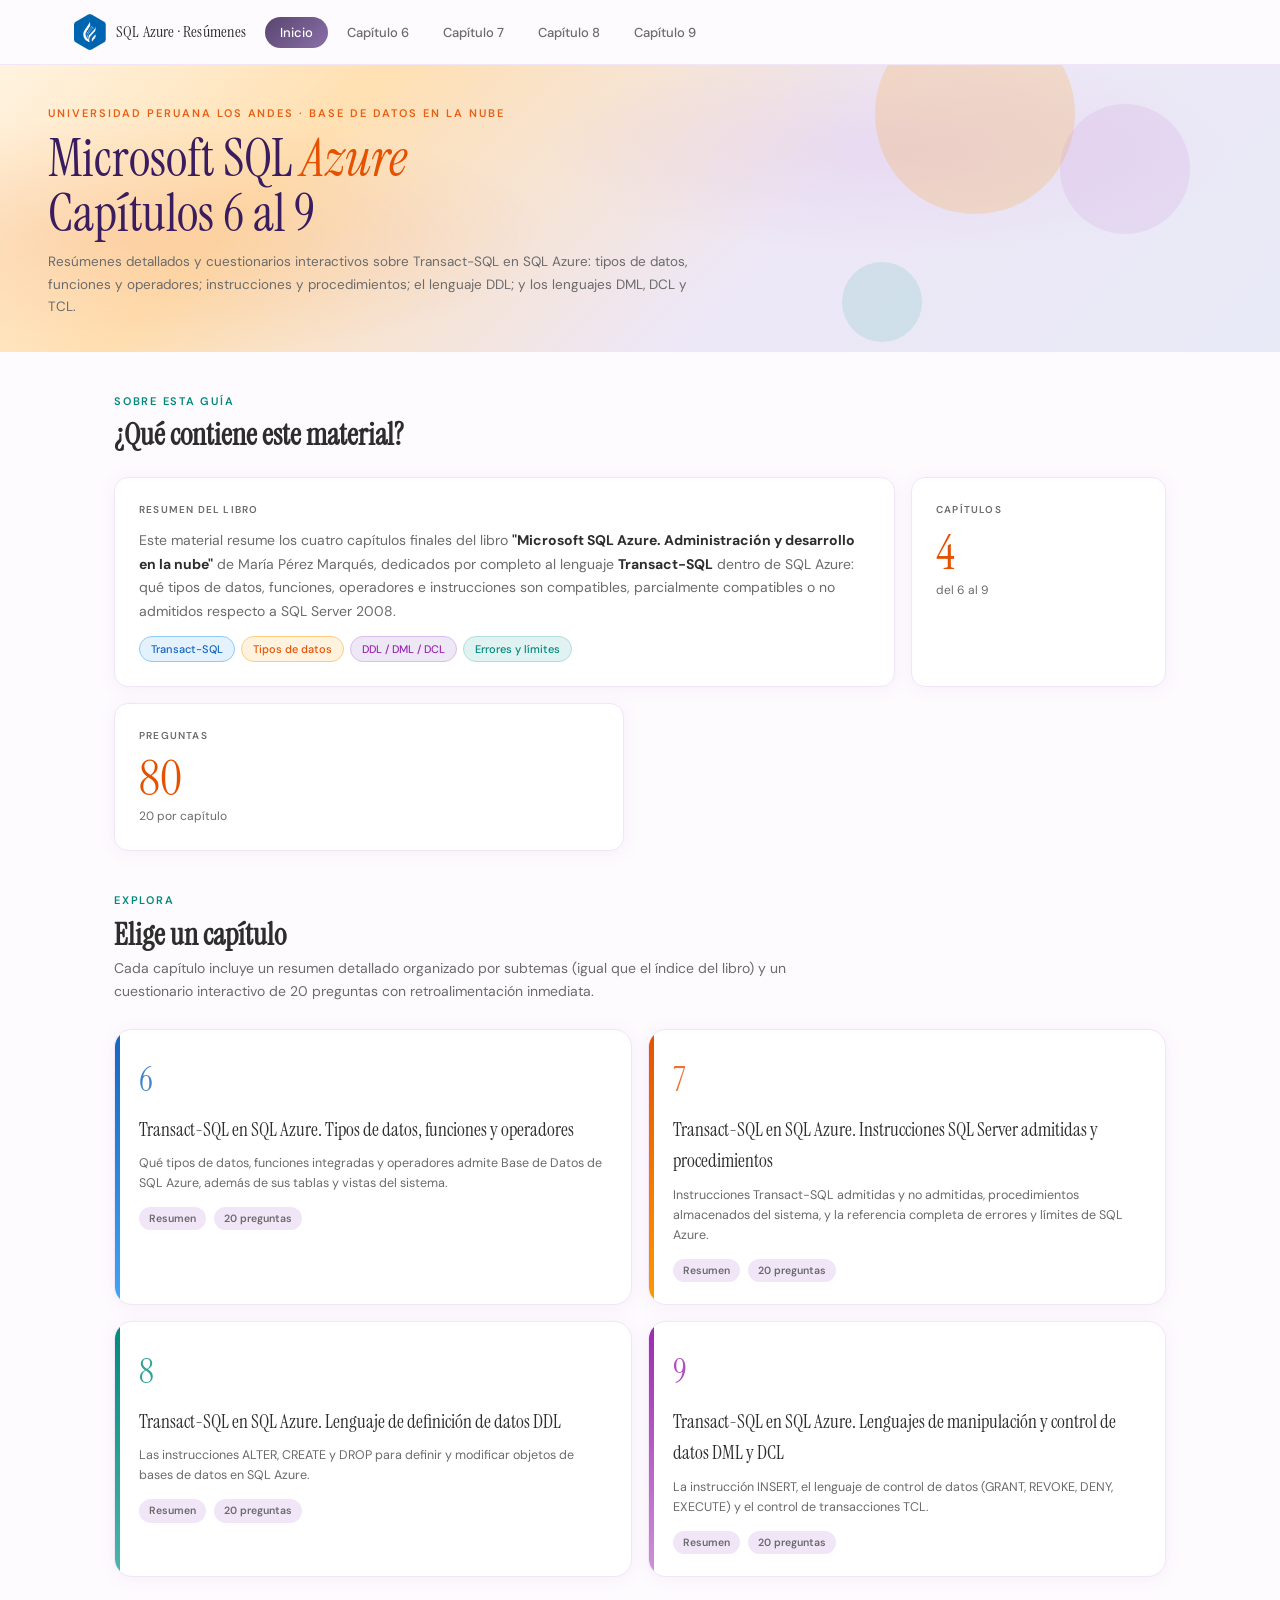
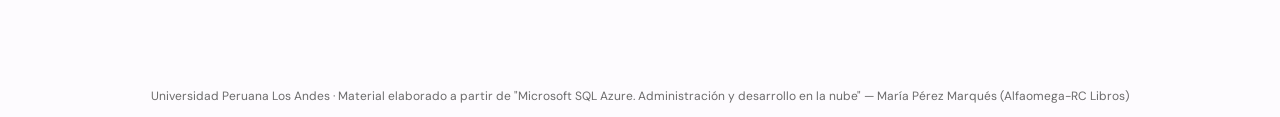
==== ResuAzure.html @ 9cfa7499 "Add files via upload" ====
<!DOCTYPE html>
<html lang="es">
<head>
<meta charset="UTF-8"/>
<meta name="viewport" content="width=device-width,initial-scale=1.0"/>
<title>Microsoft SQL Azure — Resúmenes Capítulos 6-9 · UPLA</title>
<link rel="preconnect" href="https://fonts.googleapis.com"/>
<link rel="preconnect" href="https://fonts.gstatic.com" crossorigin/>
<link href="https://fonts.googleapis.com/css2?family=Instrument+Serif:ital@0;1&family=DM+Sans:ital,wght@0,300;0,400;0,500;0,600;1,300&family=JetBrains+Mono:wght@400;500;600&display=swap" rel="stylesheet"/>
<style>
*,*::before,*::after{box-sizing:border-box;margin:0;padding:0}
:root{
  --rosa:#f06292;--rosa-l:#fce4ec;--lila:#ce93d8;--lila-l:#ede7f6;--morado:#9c27b0;
  --menta:#4db6ac;--menta-l:#e0f2f1;--menta-d:#00897b;
  --naranja:#ff9800;--naranja-l:#fff3e0;--naranja-d:#e65100;
  --azul:#1565c0;--azul-l:#e3f2fd;--azul-m:#42a5f5;
  --text:#2d2d2d;--text-s:#6b6b6b;--bg:#fdfbfe;--white:#ffffff;--border:#f0e6f8;
  --shadow:0 2px 16px rgba(206,147,216,.13);--shadow-h:0 8px 32px rgba(240,98,146,.18);
  --rad:14px;--rad-sm:8px;--rad-pill:99px;
  --font-d:'Instrument Serif',Georgia,serif;--font-b:'DM Sans',system-ui,sans-serif;--font-m:'JetBrains Mono',Menlo,monospace;
  --code-bg:#f8f9fc;--code-text:#2d2d2d;--code-border:#e2e6f2;
  --kw:#1565c0;--fn:#2e7d32;--str:#c2622d;--num:#ad1457;--com:#8a8fa3;--op:#d81b60;--type:#00897b;
}
html{scroll-behavior:smooth}
body{font-family:var(--font-b);background:var(--bg);color:var(--text);font-size:15px;line-height:1.65;padding-top:64px}

/* NAV */
.nav{position:fixed;top:0;left:0;right:0;z-index:100;background:rgba(253,251,254,.9);backdrop-filter:blur(14px);border-bottom:1px solid var(--border);transition:background .3s,box-shadow .3s}
.nav.scrolled{background:rgba(253,251,254,.98);box-shadow:0 2px 20px rgba(206,147,216,.15)}
.nav-inner{max-width:1180px;margin:0 auto;padding:0 24px;height:64px;display:flex;align-items:center;gap:18px}
.nav-logo{display:flex;align-items:center;gap:10px;text-decoration:none;flex-shrink:0}
.logo-img{height:36px;width:auto;object-fit:contain}
.nav-title{font-family:var(--font-d);font-size:16px;color:var(--text);letter-spacing:.01em;white-space:nowrap}
.nav-tabs{display:flex;gap:4px;flex:1;overflow-x:auto;scrollbar-width:none}
.nav-tabs::-webkit-scrollbar{display:none}
.nav-tab{font-size:13px;color:var(--text-s);padding:7px 15px;border-radius:var(--rad-pill);transition:background .18s,color .18s;font-weight:500;cursor:pointer;border:none;background:none;font-family:var(--font-b);white-space:nowrap}
.nav-tab:hover{background:var(--rosa-l);color:var(--rosa)}
.nav-tab.active{color:#fff}
.nav-tab.active.c6{background:linear-gradient(135deg,var(--azul) 0%,var(--azul-m) 100%)}
.nav-tab.active.c7{background:linear-gradient(135deg,var(--naranja-d) 0%,var(--naranja) 100%)}
.nav-tab.active.c8{background:linear-gradient(135deg,var(--menta-d) 0%,var(--menta) 100%)}
.nav-tab.active.c9{background:linear-gradient(135deg,var(--morado) 0%,var(--lila) 100%)}
.nav-tab.active.inicio{background:linear-gradient(135deg,#5a4570 0%,#8a6fa8 100%)}

.panel{display:none}.panel.active{display:block}
.wrap{max-width:1100px;margin:0 auto;padding:0 24px 60px}

/* HERO */
.hero{position:relative;min-height:230px;background:linear-gradient(135deg,#fff3e0 0%,#ffe0b2 25%,#ede7f6 60%,#e8eaf6 100%);overflow:hidden;display:flex;align-items:flex-end;padding:40px 48px 34px}
.hero::before{content:'';position:absolute;inset:0;background:radial-gradient(ellipse 55% 70% at 10% 60%,rgba(230,81,0,.13) 0%,transparent 60%),radial-gradient(ellipse 45% 60% at 70% 30%,rgba(206,147,216,.16) 0%,transparent 60%);animation:holo 8s ease-in-out infinite alternate}
@keyframes holo{0%{opacity:.8;transform:scale(1)}100%{opacity:1;transform:scale(1.04)}}
.deco-c{position:absolute;border-radius:50%;opacity:.18;animation:floatC 7s ease-in-out infinite}
.deco-c.a{width:200px;height:200px;background:var(--naranja);top:-50px;right:16%}
.deco-c.b{width:130px;height:130px;background:var(--lila);top:40px;right:7%;animation-delay:1.5s}
.deco-c.c{width:80px;height:80px;background:var(--menta);bottom:10px;right:28%;animation-delay:3s}
@keyframes floatC{0%,100%{transform:translateY(0)}50%{transform:translateY(-14px)}}
.hero-text{position:relative;z-index:2}
.hero-eyebrow{font-size:11px;letter-spacing:.18em;text-transform:uppercase;color:var(--naranja-d);margin-bottom:10px;font-weight:600;opacity:.9}
.hero-title{font-family:var(--font-d);font-size:clamp(28px,5vw,52px);font-weight:400;color:#3a1d5e;line-height:1.05}
.hero-title em{font-style:italic;color:var(--naranja-d)}
.hero-sub{font-size:13.5px;color:var(--text-s);margin-top:10px;max-width:640px}

.sec-header{padding:40px 0 26px}
.sec-eyebrow{font-size:11px;letter-spacing:.16em;text-transform:uppercase;color:var(--menta-d);font-weight:600;margin-bottom:8px}
.sec-title{font-family:var(--font-d);font-size:30px;color:var(--text);line-height:1.1}
.sec-desc{font-size:14px;color:var(--text-s);margin-top:6px;max-width:680px}

/* OVERVIEW CARDS (inicio) */
.overview-grid{display:grid;grid-template-columns:2fr 1fr 1fr;gap:16px;margin-bottom:30px}
.ov-card{background:var(--white);border:1px solid var(--border);border-radius:var(--rad);padding:24px;box-shadow:var(--shadow);transition:box-shadow .2s,transform .2s}
.ov-card:hover{box-shadow:var(--shadow-h);transform:translateY(-2px)}
.ov-card.span2{grid-column:span 2}
.ov-label{font-size:10px;font-weight:600;letter-spacing:.12em;text-transform:uppercase;color:var(--text-s);margin-bottom:10px}
.ov-stat-num{font-family:var(--font-d);font-size:48px;line-height:1;color:var(--naranja-d);display:block}
.ov-stat-label{font-size:12px;color:var(--text-s);margin-top:4px}
.ov-chips{display:flex;flex-wrap:wrap;gap:6px;margin-top:12px}
.chip{font-size:11px;font-weight:500;padding:3px 11px;border-radius:var(--rad-pill);background:var(--azul-l);color:var(--azul);border:1px solid #90caf9}
.chip.lila{background:var(--lila-l);color:var(--morado);border-color:#dbbfed}
.chip.menta{background:var(--menta-l);color:var(--menta-d);border-color:#b2dfdb}
.chip.naranja{background:var(--naranja-l);color:var(--naranja-d);border-color:#ffcc80}
.ov-intro{font-size:14px;color:var(--text-s);line-height:1.7}
.ov-intro strong{color:var(--text)}

.chap-grid{display:grid;grid-template-columns:repeat(2,1fr);gap:16px;margin-bottom:20px}
.chap-card{background:var(--white);border:1.5px solid var(--border);border-radius:18px;padding:22px 24px;box-shadow:var(--shadow);cursor:pointer;transition:all .2s;position:relative;overflow:hidden}
.chap-card:hover{transform:translateY(-3px);box-shadow:var(--shadow-h)}
.chap-card::before{content:'';position:absolute;top:0;left:0;bottom:0;width:5px}
.chap-card.c6::before{background:linear-gradient(var(--azul),var(--azul-m))}
.chap-card.c7::before{background:linear-gradient(var(--naranja-d),var(--naranja))}
.chap-card.c8::before{background:linear-gradient(var(--menta-d),var(--menta))}
.chap-card.c9::before{background:linear-gradient(var(--morado),var(--lila))}
.chap-num{font-family:var(--font-d);font-size:34px;opacity:.8}
.chap-card.c6 .chap-num{color:var(--azul)}
.chap-card.c7 .chap-num{color:var(--naranja-d)}
.chap-card.c8 .chap-num{color:var(--menta-d)}
.chap-card.c9 .chap-num{color:var(--morado)}
.chap-title{font-family:var(--font-d);font-size:19px;margin:6px 0 8px;color:var(--text)}
.chap-desc{font-size:12.5px;color:var(--text-s);line-height:1.6}
.chap-meta{display:flex;gap:8px;margin-top:14px}
.chap-meta span{font-size:10.5px;font-weight:600;padding:3px 10px;border-radius:var(--rad-pill);background:var(--border);color:var(--text-s)}

/* SUB NAV (Resumen / Cuestionario) */
.sub-nav{display:flex;gap:10px;margin-bottom:28px}
.sub-tab{flex:1;display:flex;align-items:center;gap:12px;text-align:left;font-family:var(--font-b);padding:16px 20px;border-radius:16px;cursor:pointer;border:1.5px solid var(--border);background:var(--white);color:var(--text);transition:all .2s;box-shadow:var(--shadow)}
.sub-tab:hover{transform:translateY(-2px);box-shadow:var(--shadow-h)}
.sub-tab .n{font-family:var(--font-d);font-size:24px;opacity:.7}
.sub-tab strong{display:block;font-size:14px}
.sub-tab span.d{display:block;font-size:11px;color:var(--text-s);margin-top:2px}
.sub-tab.active{color:#fff}
.sub-tab.active .n, .sub-tab.active span.d{color:#fff;opacity:.92}
.sub-tab.active.c6{background:linear-gradient(135deg,var(--azul) 0%,var(--azul-m) 100%);border-color:transparent;box-shadow:0 8px 24px rgba(21,101,192,.28)}
.sub-tab.active.c7{background:linear-gradient(135deg,var(--naranja-d) 0%,var(--naranja) 100%);border-color:transparent;box-shadow:0 8px 24px rgba(230,81,0,.28)}
.sub-tab.active.c8{background:linear-gradient(135deg,var(--menta-d) 0%,var(--menta) 100%);border-color:transparent;box-shadow:0 8px 24px rgba(0,137,123,.28)}
.sub-tab.active.c9{background:linear-gradient(135deg,var(--morado) 0%,var(--lila) 100%);border-color:transparent;box-shadow:0 8px 24px rgba(156,39,176,.28)}

/* STEP CARDS para contenido de resumen */
.topic-card{background:var(--white);border:1px solid var(--border);border-radius:20px;overflow:hidden;box-shadow:var(--shadow);margin-bottom:20px;position:relative;transition:transform .2s,box-shadow .2s}
.topic-card:hover{transform:translateY(-2px);box-shadow:var(--shadow-h)}
.topic-card::before{content:'';position:absolute;top:0;left:0;bottom:0;width:6px}
.topic-head{padding:22px 28px 16px;border-bottom:1px solid var(--border);display:flex;align-items:center;gap:14px}
.topic-num{font-family:var(--font-d);font-size:40px;font-weight:400;line-height:1;flex-shrink:0;width:52px;text-align:center}
.topic-head-text{flex:1;min-width:0}
.topic-order{display:block;font-size:10px;font-weight:700;letter-spacing:.1em;text-transform:uppercase;margin-bottom:3px}
.topic-title{font-family:var(--font-d);font-size:21px;color:var(--text);line-height:1.2}
/* Color = el del capítulo (coherente con el resto de la página) */
.c6 .topic-card::before{background:linear-gradient(135deg,var(--azul),var(--azul-m))}
.c6 .topic-num,.c6 .topic-order{color:var(--azul)}
.c7 .topic-card::before{background:linear-gradient(135deg,var(--naranja-d),var(--naranja))}
.c7 .topic-num,.c7 .topic-order{color:var(--naranja-d)}
.c8 .topic-card::before{background:linear-gradient(135deg,var(--menta-d),var(--menta))}
.c8 .topic-num,.c8 .topic-order{color:var(--menta-d)}
.c9 .topic-card::before{background:linear-gradient(135deg,var(--morado),var(--lila))}
.c9 .topic-num,.c9 .topic-order{color:var(--morado)}
.topic-body{padding:24px 28px 30px}
.topic-body p{font-size:14px;color:var(--text);line-height:1.8;margin-bottom:15px;max-width:66ch}
.topic-body p:last-child{margin-bottom:0}
.topic-body strong{color:var(--naranja-d);font-weight:600}

/* Subtítulos como "badge" de color, bien diferenciados del texto */
.topic-body h4{font-family:var(--font-b);font-size:12.5px;font-weight:700;color:#6a3f85;text-transform:uppercase;letter-spacing:.06em;margin:32px 0 14px;padding:8px 16px;border-radius:9px;display:inline-flex;align-items:center;gap:9px;background:linear-gradient(120deg,#fdeef7,#f2e8fb);border:1px solid #ecd7f2;box-shadow:0 2px 8px rgba(156,39,176,.08)}
.topic-body h4:first-child{margin-top:0}
.topic-body h4::before{content:'';width:6px;height:6px;border-radius:50%;background:#c983df;flex-shrink:0}

/* Primer párrafo de cada tema = intro, algo más grande para dar aire antes de entrar al detalle */
.topic-body > p:first-child{font-size:14.5px;color:var(--text-s);line-height:1.85}

.tag-list{display:flex;flex-wrap:wrap;gap:7px;margin:10px 0 16px}
.tag{font-size:11.5px;font-weight:500;padding:4px 12px;border-radius:var(--rad-pill);background:var(--lila-l);color:var(--morado);border:1px solid #dbbfed;font-family:var(--font-m)}
.tag.b{background:var(--azul-l);color:var(--azul);border-color:#90caf9}
.tag.o{background:var(--naranja-l);color:var(--naranja-d);border-color:#ffcc80}
.tag.m{background:var(--menta-l);color:var(--menta-d);border-color:#b2dfdb}
.tag.r{background:var(--rosa-l);color:var(--rosa);border-color:#f5b8ce}

.mini-table{width:100%;border-collapse:separate;border-spacing:0;margin:14px 0 20px;font-size:12.5px;border-radius:12px;overflow:hidden;box-shadow:var(--shadow);border:1px solid var(--border)}
.mini-table th{color:#fff;text-align:left;padding:10px 14px;font-weight:700;font-size:10.5px;text-transform:uppercase;letter-spacing:.05em}
.mini-table td{padding:9px 14px;border-bottom:1px solid var(--border);color:var(--text)}
.mini-table tr:last-child td{border-bottom:none}
.mini-table td.tk{font-family:var(--font-m);font-weight:700}
.mini-table td.status-si{color:var(--menta-d);font-weight:700}
.mini-table td.status-no{color:#c2185b;font-weight:700}
.mini-table td.status-p{color:var(--naranja-d);font-weight:700}
.c6 .mini-table{border-color:#c8e2fa}
.c6 .mini-table th{background:linear-gradient(135deg,var(--azul),var(--azul-m))}
.c6 .mini-table tr:nth-child(even) td{background:var(--azul-l)}
.c6 .mini-table tr:hover td{background:#d3e9fc}
.c6 .mini-table td.tk{color:var(--azul)}
.c7 .mini-table{border-color:#ffdca8}
.c7 .mini-table th{background:linear-gradient(135deg,var(--naranja-d),var(--naranja))}
.c7 .mini-table tr:nth-child(even) td{background:var(--naranja-l)}
.c7 .mini-table tr:hover td{background:#ffe6bf}
.c7 .mini-table td.tk{color:var(--naranja-d)}
.c8 .mini-table{border-color:#a8ded7}
.c8 .mini-table th{background:linear-gradient(135deg,var(--menta-d),var(--menta))}
.c8 .mini-table tr:nth-child(even) td{background:var(--menta-l)}
.c8 .mini-table tr:hover td{background:#c3ebe6}
.c8 .mini-table td.tk{color:var(--menta-d)}
.c9 .mini-table{border-color:#e3c3ec}
.c9 .mini-table th{background:linear-gradient(135deg,var(--morado),var(--lila))}
.c9 .mini-table tr:nth-child(even) td{background:var(--lila-l)}
.c9 .mini-table tr:hover td{background:#ecd9f3}
.c9 .mini-table td.tk{color:var(--morado)}

.codebox{background:var(--code-bg);border:1.5px solid var(--code-border);border-radius:12px;padding:16px 20px;margin:14px 0 18px;overflow-x:auto;box-shadow:var(--shadow)}
.codebox pre{font-family:var(--font-m);font-size:12.3px;color:var(--code-text);line-height:1.7;white-space:pre-wrap;word-break:break-word}
.codebox .kw{color:var(--kw);font-weight:600}
.codebox .fn{color:var(--fn)}
.codebox .str{color:var(--str)}
.codebox .num{color:var(--num)}
.codebox .com{color:var(--com);font-style:italic}
.codebox .op{color:var(--op)}
.codebox .type{color:var(--type)}

.callout{border-radius:14px;padding:14px 18px;margin:14px 0 18px;font-size:13px;line-height:1.65;border:1.5px solid;display:flex;gap:12px}
.callout .ic{font-size:18px;flex-shrink:0}
.callout.warn{background:var(--naranja-l);border-color:#ffcc80;color:#7a3d00}
.callout.info{background:var(--azul-l);border-color:#90caf9;color:#0d3d70}
.callout.ok{background:var(--menta-l);border-color:#b2dfdb;color:#004d40}

/* QUIZ */
.quiz-top{display:flex;align-items:center;justify-content:space-between;margin-bottom:18px;gap:20px;flex-wrap:wrap}
.quiz-score{display:flex;align-items:center;gap:10px;font-size:13px;color:var(--text-s)}
.score-pill{font-family:var(--font-d);font-size:20px;padding:4px 16px;border-radius:var(--rad-pill);background:var(--white);border:1.5px solid var(--border);box-shadow:var(--shadow)}
.progress-wrap{margin-bottom:26px}
.progress-bar{height:7px;border-radius:99px;background:var(--border);overflow:hidden}
.progress-fill{height:100%;border-radius:99px;transition:width .3s}
.c6 .progress-fill{background:linear-gradient(90deg,var(--azul),var(--azul-m))}
.c7 .progress-fill{background:linear-gradient(90deg,var(--naranja-d),var(--naranja))}
.c8 .progress-fill{background:linear-gradient(90deg,var(--menta-d),var(--menta))}
.c9 .progress-fill{background:linear-gradient(90deg,var(--morado),var(--lila))}
.progress-label{font-size:11.5px;color:var(--text-s);margin-top:6px;text-align:right}

.q-card{background:var(--white);border:1px solid var(--border);border-radius:20px;padding:30px 32px 28px;box-shadow:var(--shadow)}
.q-eyebrow{font-size:10.5px;font-weight:700;letter-spacing:.12em;text-transform:uppercase;color:var(--menta-d);margin-bottom:10px}
.q-text{font-family:var(--font-d);font-size:22px;color:var(--text);line-height:1.3;margin-bottom:22px}
.q-options{display:flex;flex-direction:column;gap:10px}
.q-opt{display:flex;align-items:center;gap:14px;text-align:left;font-family:var(--font-b);font-size:13.8px;color:var(--text);padding:14px 18px;border-radius:14px;border:1.5px solid var(--border);background:var(--white);cursor:pointer;transition:all .15s}
.q-opt:hover:not(:disabled){border-color:var(--azul-m);background:var(--azul-l)}
.q-opt .letter{width:26px;height:26px;border-radius:50%;background:var(--border);color:var(--text-s);font-weight:700;font-size:12px;display:flex;align-items:center;justify-content:center;flex-shrink:0}
.q-opt.correct{border-color:var(--menta-d);background:var(--menta-l);color:#004d40}
.q-opt.correct .letter{background:var(--menta-d);color:#fff}
.q-opt.incorrect{border-color:var(--rosa);background:var(--rosa-l);color:#8a1338}
.q-opt.incorrect .letter{background:var(--rosa);color:#fff}
.q-opt:disabled{cursor:default}
.q-opt:disabled:not(.correct):not(.incorrect){opacity:.5}
.quiz-dots{display:flex;gap:6px;flex-wrap:wrap;margin-bottom:16px}
.quiz-dot{width:9px;height:9px;border-radius:50%;background:var(--border);transition:all .2s}
.quiz-dot.correct{background:var(--menta-d)}
.quiz-dot.incorrect{background:#e0568a}
.quiz-dot.current{transform:scale(1.6)}
.c6 .quiz-dot.current{background:var(--azul-m)}
.c7 .quiz-dot.current{background:var(--naranja)}
.c8 .quiz-dot.current{background:var(--menta)}
.c9 .quiz-dot.current{background:var(--lila)}
.q-feedback{margin-top:18px;padding:16px 18px;border-radius:14px;font-size:13px;line-height:1.65;display:none}
.q-feedback.show{display:flex;gap:12px;align-items:flex-start}
.q-feedback.ok{background:var(--menta-l);color:#004d40;border:1.5px solid #b2dfdb}
.q-feedback.bad{background:var(--rosa-l);color:#8a1338;border:1.5px solid #f5b8ce}
.q-feedback .fb-ic{width:28px;height:28px;border-radius:50%;display:flex;align-items:center;justify-content:center;flex-shrink:0;font-size:14px;color:#fff;font-weight:700}
.q-feedback.ok .fb-ic{background:var(--menta-d)}
.q-feedback.bad .fb-ic{background:#e0568a}
.q-feedback .fb-body strong.fb-title{display:block;font-size:10.5px;text-transform:uppercase;letter-spacing:.08em;margin-bottom:4px;opacity:.85}
.q-actions{display:flex;justify-content:flex-end;margin-top:22px}
.btn-next{font-family:var(--font-b);font-size:13.5px;font-weight:600;padding:11px 26px;border-radius:var(--rad-pill);border:none;cursor:pointer;color:#fff;transition:opacity .18s,transform .15s;opacity:0;pointer-events:none}
.btn-next.show{opacity:1;pointer-events:auto}
.btn-next:hover{transform:translateY(-1px);opacity:.9}
.c6 .btn-next{background:linear-gradient(135deg,var(--azul),var(--azul-m))}
.c7 .btn-next{background:linear-gradient(135deg,var(--naranja-d),var(--naranja))}
.c8 .btn-next{background:linear-gradient(135deg,var(--menta-d),var(--menta))}
.c9 .btn-next{background:linear-gradient(135deg,var(--morado),var(--lila))}

.result-card{background:var(--white);border:1px solid var(--border);border-radius:24px;padding:44px 40px;text-align:center;box-shadow:var(--shadow)}
.result-ring-wrap{position:relative;width:150px;height:150px;margin:0 auto 18px}
.result-ring{width:150px;height:150px;transform:rotate(-90deg)}
.ring-bg{fill:none;stroke:var(--border);stroke-width:11}
.ring-fg{fill:none;stroke-width:11;stroke-linecap:round;transition:stroke-dashoffset 1.1s cubic-bezier(.16,1,.3,1)}
.c6 .ring-fg{stroke:var(--azul)}
.c7 .ring-fg{stroke:var(--naranja-d)}
.c8 .ring-fg{stroke:var(--menta-d)}
.c9 .ring-fg{stroke:var(--morado)}
.ring-center{position:absolute;inset:0;display:flex;flex-direction:column;align-items:center;justify-content:center}
.ring-pct{font-family:var(--font-d);font-size:32px;color:var(--text);line-height:1}
.ring-frac{font-size:11px;color:var(--text-s);margin-top:2px}
.result-grade{display:inline-block;font-size:11px;font-weight:700;letter-spacing:.1em;text-transform:uppercase;padding:5px 14px;border-radius:var(--rad-pill);margin-bottom:10px}
.result-grade.a{background:var(--menta-l);color:var(--menta-d)}
.result-grade.b{background:var(--azul-l);color:var(--azul)}
.result-grade.c{background:var(--naranja-l);color:var(--naranja-d)}
.result-grade.d{background:var(--rosa-l);color:#c2185b}
.result-label{font-size:14px;color:var(--text-s);margin:0 0 18px}
.result-stats{display:flex;gap:10px;justify-content:center;margin-bottom:22px}
.result-stat{padding:7px 16px;border-radius:var(--rad-pill);font-size:12.5px;font-weight:600;display:flex;align-items:center;gap:6px}
.result-stat.ok{background:var(--menta-l);color:var(--menta-d)}
.result-stat.bad{background:var(--rosa-l);color:#c2185b}
.result-msg{font-size:14px;color:var(--text);max-width:440px;margin:0 auto 26px;line-height:1.7}
.btn-retry{font-family:var(--font-b);font-size:13.5px;font-weight:600;padding:11px 26px;border-radius:var(--rad-pill);border:1.5px solid var(--border);background:var(--white);color:var(--text);cursor:pointer;transition:all .18s}
.btn-retry:hover{border-color:var(--azul-m);color:var(--azul)}

.footer-note{text-align:center;font-size:12px;color:var(--text-s);padding:30px 0 10px}

@media(max-width:768px){.overview-grid{grid-template-columns:1fr 1fr}.chap-grid{grid-template-columns:1fr}.nav-title{display:none}}
@media(max-width:560px){.overview-grid{grid-template-columns:1fr}.ov-card.span2{grid-column:span 1}.hero{padding:30px 24px 26px}.sub-nav{flex-direction:column}.topic-body{padding:18px 18px 24px}.topic-head{padding:18px 18px 14px}.q-card{padding:22px 20px}.q-text{font-size:19px}}
</style>
</head>
<body>

<nav class="nav" id="mainNav">
  <div class="nav-inner">
    <div class="nav-logo">
      <img src="img/LogoUpla.png" alt="UPLA" class="logo-img" onerror="this.style.display='none'"/>
      <span class="nav-title">SQL Azure · Resúmenes</span>
    </div>
    <div class="nav-tabs" id="navTabs"></div>
  </div>
</nav>

<!-- PANEL INICIO -->
<div class="panel active" id="panel-inicio">
  <div class="hero">
    <div style="position:absolute;inset:0;pointer-events:none">
      <div class="deco-c a"></div><div class="deco-c b"></div><div class="deco-c c"></div>
    </div>
    <div class="hero-text">
      <p class="hero-eyebrow">Universidad Peruana Los Andes · Base de Datos en la Nube</p>
      <h1 class="hero-title">Microsoft SQL <em>Azure</em><br/>Capítulos 6 al 9</h1>
      <p class="hero-sub">Resúmenes detallados y cuestionarios interactivos sobre Transact-SQL en SQL Azure: tipos de datos, funciones y operadores; instrucciones y procedimientos; el lenguaje DDL; y los lenguajes DML, DCL y TCL.</p>
    </div>
  </div>

  <div class="wrap">
    <div class="sec-header">
      <p class="sec-eyebrow">Sobre esta guía</p>
      <h2 class="sec-title">¿Qué contiene este material?</h2>
    </div>

    <div class="overview-grid">
      <div class="ov-card span2">
        <p class="ov-label">Resumen del libro</p>
        <p class="ov-intro">Este material resume los cuatro capítulos finales del libro <strong>"Microsoft SQL Azure. Administración y desarrollo en la nube"</strong> de María Pérez Marqués, dedicados por completo al lenguaje <strong>Transact-SQL</strong> dentro de SQL Azure: qué tipos de datos, funciones, operadores e instrucciones son compatibles, parcialmente compatibles o no admitidos respecto a SQL Server 2008.</p>
        <div class="ov-chips">
          <span class="chip">Transact-SQL</span>
          <span class="chip naranja">Tipos de datos</span>
          <span class="chip lila">DDL / DML / DCL</span>
          <span class="chip menta">Errores y límites</span>
        </div>
      </div>
      <div class="ov-card">
        <p class="ov-label">Capítulos</p>
        <span class="ov-stat-num">4</span>
        <p class="ov-stat-label">del 6 al 9</p>
      </div>
      <div class="ov-card">
        <p class="ov-label">Preguntas</p>
        <span class="ov-stat-num">80</span>
        <p class="ov-stat-label">20 por capítulo</p>
      </div>
    </div>

    <div class="sec-header" style="padding-top:10px">
      <p class="sec-eyebrow">Explora</p>
      <h2 class="sec-title">Elige un capítulo</h2>
      <p class="sec-desc">Cada capítulo incluye un resumen detallado organizado por subtemas (igual que el índice del libro) y un cuestionario interactivo de 20 preguntas con retroalimentación inmediata.</p>
    </div>

    <div class="chap-grid" id="chapGrid"></div>
  </div>
</div>

<!-- PANELES DE CAPITULO (generados por JS) -->
<div id="chapPanels"></div>

<p class="footer-note">Universidad Peruana Los Andes · Material elaborado a partir de "Microsoft SQL Azure. Administración y desarrollo en la nube" — María Pérez Marqués (Alfaomega-RC Libros)</p>

<script>
/* ======================= DATOS DE CAPÍTULOS ======================= */
const CAPS = ["c6","c7","c8","c9"];
const META = {
  c6:{num:"Capítulo 6",title:"Transact-SQL en SQL Azure. Tipos de datos, funciones y operadores",short:"Tipos, funciones y operadores",desc:"Qué tipos de datos, funciones integradas y operadores admite Base de Datos de SQL Azure, además de sus tablas y vistas del sistema."},
  c7:{num:"Capítulo 7",title:"Transact-SQL en SQL Azure. Instrucciones SQL Server admitidas y procedimientos",short:"Instrucciones y procedimientos",desc:"Instrucciones Transact-SQL admitidas y no admitidas, procedimientos almacenados del sistema, y la referencia completa de errores y límites de SQL Azure."},
  c8:{num:"Capítulo 8",title:"Transact-SQL en SQL Azure. Lenguaje de definición de datos DDL",short:"Lenguaje DDL",desc:"Las instrucciones ALTER, CREATE y DROP para definir y modificar objetos de bases de datos en SQL Azure."},
  c9:{num:"Capítulo 9",title:"Transact-SQL en SQL Azure. Lenguajes de manipulación y control de datos DML y DCL",short:"Lenguajes DML y DCL",desc:"La instrucción INSERT, el lenguaje de control de datos (GRANT, REVOKE, DENY, EXECUTE) y el control de transacciones TCL."}
};

function hl(code){
  // resaltador simple de sintaxis T-SQL
  let out = code
    .replace(/&/g,'&amp;').replace(/</g,'&lt;').replace(/>/g,'&gt;');
  out = out.replace(/(--.*)$/gm,'<span class="com">$1</span>');
  out = out.replace(/('[^']*')/g,'<span class="str">$1</span>');
  out = out.replace(/\b(\d+)\b/g,'<span class="num">$1</span>');
  const kws = ['ALTER','CREATE','DROP','SELECT','INSERT','UPDATE','DELETE','GRANT','REVOKE','DENY','EXECUTE','EXEC','TO','FROM','ON','WITH','AS','INTO','VALUES','WHERE','AND','OR','NOT','NULL','DEFAULT','TABLE','DATABASE','FUNCTION','INDEX','LOGIN','PROCEDURE','TRIGGER','TYPE','USER','VIEW','SYNONYM','SPATIAL','MODIFY','NAME','EDITION','MAXSIZE','GB','CASCADE','OPTION','FOR','USE','TOP','PERCENT','OUTPUT','ENABLE','DISABLE','CALLER','SELF','OWNER','ALL','PRIVILEGES','SCHEMA','OBJECT','ROLE'];
  const re = new RegExp('\\\\b('+kws.join('|')+')\\\\b','g');
  out = out.replace(re,'<span class="kw">$1</span>');
  out = out.replace(/(::|\|)/g,'<span class="op">$1</span>');
  return out;
}
function codeBlock(code){ return '<div class="codebox"><pre>'+hl(code)+'</pre></div>'; }
function tagList(arr,cls){ cls = cls||''; return '<div class="tag-list">'+arr.map(t=>'<span class="tag '+cls+'">'+t+'</span>').join('')+'</div>'; }
function table(headers,rows){
  let h = '<table class="mini-table"><thead><tr>'+headers.map(x=>'<th>'+x+'</th>').join('')+'</tr></thead><tbody>';
  rows.forEach(r=>{ h += '<tr>'+r.map(c=>'<td>'+c+'</td>').join('')+'</tr>'; });
  h += '</tbody></table>';
  return h;
}
function callout(type,icon,text){ return '<div class="callout '+type+'"><span class="ic">'+icon+'</span><div>'+text+'</div></div>'; }

/* ---------- CONTENIDO CAPÍTULO 6 ---------- */
const CONTENT_c6 = [
{icon:'01',title:'Tipos de datos en Base de Datos de SQL Azure',
 body:`<p>SQL Azure admite gran parte de los tipos de datos del sistema de SQL Server, organizados por categorías. Conocerlos es clave porque de esto depende cómo se guardan, comparan y convierten los datos dentro de las tablas.</p>
 <h4>Categorías admitidas</h4>
 ${table(['Categoría','Tipos de datos admitidos'],[
   ['Valores numéricos exactos','bigint, bit, decimal, int, money, numeric, smallint, smallmoney, tinyint'],
   ['Valores numéricos aproximados','float, real'],
   ['Fecha y hora','date, datetime2, datetime, datetimeoffset, smalldatetime, time'],
   ['Cadenas de caracteres','char, varchar, text'],
   ['Cadenas de caracteres Unicode','nchar, nvarchar, ntext'],
   ['Cadenas binarias','binary, varbinary, image'],
   ['Tipos de datos espaciales','geography, geometry'],
   ['Otros tipos de datos','cursor, hierarchyid, sql_variant, table, timestamp, uniqueidentifier, xml']
 ])}
 <h4>Tipos espaciales: geography y geometry</h4>
 <p>Ambos tipos representan información geoespacial (coordenadas, formas, distancias) y admiten un extenso catálogo de métodos: métodos <strong>OGC</strong> (como STArea, STDistance, STIntersects, STLength), métodos estáticos OGC para construir instancias desde texto o binario (STGeomFromText, STPointFromText), y métodos extendidos propios de SQL Server (AsGml, IsNull, MakeValid, ToString, entre otros).</p>
 <h4>El tipo hierarchyid</h4>
 <p>Permite representar y consultar estructuras jerárquicas (árboles de organización, categorías anidadas) directamente en una columna. Sus métodos principales son GetAncestor, GetDescendant, GetLevel, GetRoot, IsDescendantOf, GetReparentedValue, Parse, Read, ToString y Write.</p>
 <h4>El tipo de datos xml</h4>
 <p>Permite almacenar documentos o fragmentos XML completos en una columna o variable. SQL Azure admite el lenguaje <strong>XML DML</strong> (una extensión de XQuery) con las palabras clave insert, delete y replace value of, además de los métodos query(), value(), exist(), modify() y nodes() para consultar y modificar ese contenido XML.</p>`
},
{icon:'02',title:'Funciones de Base de Datos de SQL Azure',
 body:`<p>SQL Azure hereda buena parte del catálogo de funciones integradas de SQL Server, aunque con distintos niveles de compatibilidad según la categoría.</p>
 ${table(['Categoría de función','Compatibilidad'],[
   ['Funciones de agregado','Sí'],
   ['Funciones de categoría (ranking)','Sí'],
   ['Funciones de conjuntos de filas','No'],
   ['Funciones escalares','Sí, aunque no todas'],
   ['Funciones escalares de ODBC','Sí']
 ])}
 <h4>Funciones de agregado</h4>
 <p>Operan sobre un conjunto de valores y devuelven un único resultado resumen:</p>
 ${tagList(['AVG','COUNT','COUNT_BIG','SUM','MAX','MIN','STDEV','STDEVP','VAR','VARP','CHECKSUM','CHECKSUM_AGG','BINARY_CHECKSUM','GROUPING','GROUPING_ID'],'b')}
 <h4>Funciones de categoría</h4>
 <p>Asignan un valor de categoría a cada fila dentro de una partición:</p>
 ${tagList(['DENSE_RANK','RANK','NTILE','ROW_NUMBER'],'b')}
 ${callout('warn','⚠','Las <strong>funciones de conjuntos de filas</strong> (CONTAINSTABLE, FREETEXTTABLE, OPENDATASOURCE, OPENQUERY, OPENROWSET, OPENXML) <strong>no son compatibles</strong> con SQL Azure, ya que dependen de recursos externos al servidor.')}
 <h4>Funciones escalares por categoría</h4>
 ${table(['Categoría','Compatibilidad'],[
   ['Configuración','Parcial'],['Cursor','Sí'],['Fecha y hora','Parcial'],['Matemáticas','Sí'],
   ['Metadatos','Parcial'],['Seguridad','Parcial'],['Cadenas','Sí'],['Sistema','Parcial'],
   ['Estadísticas del sistema','No'],['Texto e imagen','Parcial (solo PATINDEX)']
 ])}
 <p>Entre las funciones matemáticas de uso frecuente están:</p>
 ${tagList(['ABS','CEILING','FLOOR','ROUND','POWER','SQRT','SQUARE','SIN','COS','TAN','LOG','RAND'],'m')}
 <p>Entre las funciones de cadena:</p>
 ${tagList(['LEFT','RIGHT','SUBSTRING','LEN','REPLACE','UPPER','LOWER','LTRIM','RTRIM','STUFF'],'m')}
 ${callout('info','ℹ','Las funciones de <strong>texto e imagen</strong> son las más restringidas: SQL Azure únicamente admite <span class="tag b" style="margin:0">PATINDEX</span>; TEXTPTR y TEXTVALID no están disponibles.')}
 <h4>Funciones escalares de ODBC</h4>
 <p>Se agrupan en tres categorías, todas compatibles:</p>
 ${table(['Grupo ODBC','Ejemplos'],[
   ['Cadenas','BIT_LENGTH, CONCAT, OCTET_LENGTH'],
   ['Numéricas','TRUNCATE'],
   ['Hora, fecha e intervalo','CURRENT_DATE, DAYNAME, HOUR, MINUTE, WEEK']
 ])}`
},
{icon:'03',title:'Operadores en Base de Datos de SQL Azure',
 body:`<p>Un operador es un símbolo que indica la acción que se realizará sobre una o más expresiones. SQL Azure admite <strong>todas</strong> las categorías de operadores de Transact-SQL:</p>
 ${tagList(['Aritméticos','Compuestos','Bit a bit','Lógicos','De comparación','Unarios','Otros misceláneos'],'b')}
 <p>Los <strong>operadores aritméticos</strong> (+, -, *, /, %) realizan cálculos matemáticos; los <strong>compuestos</strong> (+=, -=, *=, etc.) combinan una operación con una asignación; los <strong>bit a bit</strong> (&amp;, |, ^) trabajan sobre la representación binaria de los valores; los <strong>lógicos</strong> (AND, OR, NOT, ALL, ANY, BETWEEN, EXISTS, IN, LIKE, SOME) evalúan condiciones booleanas; los <strong>de comparación</strong> (=, &gt;, &lt;, &lt;&gt;, etc.) comparan expresiones; y los <strong>unarios</strong> (+, -, ~) actúan sobre un único operando.</p>`
},
{icon:'04',title:'Tablas y vistas del sistema de SQL Azure',
 body:`<p>Además del catálogo de tipos, funciones y operadores, SQL Azure expone <strong>tablas del sistema</strong> y un conjunto amplio de <strong>vistas del sistema</strong> para consultar metadatos e información de administración de la base de datos.</p>
 <h4>Vistas del sistema</h4>
 ${tagList(['Vistas de bases de datos','Vistas de catálogo','Vistas de compatibilidad','Vistas de administración dinámica','Vistas del esquema de información'],'m')}
 <p>Las <strong>vistas de catálogo</strong> exponen metadatos sobre objetos de la base de datos (tablas, columnas, índices, esquemas); las <strong>vistas de administración dinámica</strong> permiten supervisar el estado interno del motor en tiempo real (conexiones, sesiones, consultas en ejecución); y las <strong>vistas del esquema de información</strong> siguen el estándar ANSI para describir la estructura de la base de datos de forma portable.</p>`
}
];

/* ---------- CONTENIDO CAPÍTULO 7 ---------- */
const CONTENT_c7 = [
{icon:'01',title:'Instrucciones Transact-SQL admitidas',
 body:`<p>SQL Azure admite un amplio conjunto de instrucciones Transact-SQL con la <strong>misma funcionalidad</strong> que sus equivalentes en SQL Server 2008, organizadas por categoría:</p>
 ${table(['Categoría','Ejemplos de instrucciones'],[
   ['Control de flujo','BEGIN…END, IF…ELSE, WHILE, TRY…CATCH, WAITFOR'],
   ['Cursores','DECLARE CURSOR, OPEN, FETCH, CLOSE, DEALLOCATE'],
   ['Cláusulas de consulta','ORDER BY, GROUP BY, HAVING, OVER, OUTPUT, FOR XML'],
   ['Transacciones','COMMIT, ROLLBACK, SAVE TRANSACTION'],
   ['Permisos','GRANT, DENY, REVOKE (de objeto o esquema)']
 ])}
 <h4>Compatibilidad con sugerencias (hints)</h4>
 <p>SQL Azure admite prácticamente todas las <strong>Query, Table y Join Hints</strong> de SQL Server, con dos excepciones importantes:</p>
 ${callout('warn','⚠','Al ejecutar cualquier consulta, SQL Azure siempre fija el <strong>grado máximo de paralelismo en 1</strong>, por lo que la sugerencia <span class="tag o" style="margin:0">MAXDOP</span> se ignora aunque se especifique. Tampoco se admite la sugerencia de tabla <span class="tag o" style="margin:0">PAGLOCK</span>.')}
 <h4>Compatibilidad con instrucciones SET</h4>
 <p>Las instrucciones SET cambian el tratamiento de la sesión actual y se agrupan en varias categorías, todas con soporte equivalente a SQL Server 2008:</p>
 ${table(['Categoría','Ejemplos de instrucciones SET'],[
   ['Fecha y hora','SET DATEFIRST, SET DATEFORMAT'],
   ['Bloqueo','SET DEADLOCK_PRIORITY, SET LOCK_TIMEOUT'],
   ['Ejecución de consultas','SET NOCOUNT, SET ROWCOUNT, SET ARITHABORT, SET FMTONLY'],
   ['Configuración ISO','SET ANSI_WARNINGS, SET ANSI_PADDING_ON'],
   ['Estadísticas','SET STATISTICS IO/TIME/XML, SET SHOWPLAN_ALL'],
   ['Transacciones','SET XACT_ABORT, SET TRANSACTION ISOLATION LEVEL'],
   ['Otras','SET IDENTITY_INSERT, SET LANGUAGE, SET QUOTED_IDENTIFIER']
 ])}`
},
{icon:'02',title:'Instrucciones Transact-SQL no admitidas',
 body:`<p>Existen instrucciones de Transact-SQL que <strong>no están disponibles en absoluto</strong> en SQL Azure, principalmente porque dependen de recursos físicos del servidor, de servidores vinculados o de características de administración que no aplican a un servicio multiinquilino en la nube (por ejemplo, instrucciones relacionadas con servidores vinculados, copias de seguridad clásicas de archivo/cinta, o el uso de OPENROWSET/OPENDATASOURCE como fuente de datos externa).</p>
 ${callout('info','ℹ','En términos generales: si una instrucción depende del sistema de archivos local, de un servidor físico específico o de un servidor vinculado, es candidata a no estar admitida en SQL Azure.')}`
},
{icon:'03',title:'Procedimientos almacenados del sistema',
 body:`<p>SQL Azure conserva una parte del extenso catálogo de procedimientos almacenados del sistema de SQL Server, con niveles de soporte distintos por categoría:</p>
 ${table(['Categoría de procedimiento','Compatibilidad'],[
   ['Procedimientos de base de datos SQL Azure','Sí'],
   ['Procedimientos del catálogo','Parcial'],
   ['Procedimientos del motor de base de datos','Parcial'],
   ['Procedimientos de seguridad','Parcial'],
   ['Active Directory','No'],['Captura de datos (CDC)','No'],['Cursor','No'],
   ['Correo (Database Mail)','No'],['Planes de mantenimiento','No'],['Consultas distribuidas','No'],
   ['Búsqueda de texto completo','No'],['Trasvase de datos','No'],['Automatización OLE','No'],
   ['Administración general','No'],['Replicación','No'],['SQL Server / Agente SQL Server','No'],
   ['XML','No'],['Extendidos','No']
 ])}
 <p>En síntesis: los procedimientos <strong>propios de la administración de la base de datos en sí</strong> (crear inicios de sesión, consultar metadatos, gestionar seguridad) tienen soporte total o parcial; en cambio, todo lo que dependa de la infraestructura física del servidor (Agente SQL, correo, replicación, XML, extendidos) queda fuera de SQL Azure.</p>`
},
{icon:'04',title:'Referencia de errores y excepciones',
 body:`<p>Este apartado documenta los errores exclusivos de SQL Azure, es decir, aquellos que solo pueden producirse por las particularidades de un servicio de base de datos en la nube y multiinquilino.</p>
 <h4>Errores generales</h4>
 ${table(['Código','Gravedad','Significado resumido'],[
   ['40508','15','La instrucción USE no cambia de base de datos; debe conectarse directamente a la base de datos deseada.'],
   ['40554','15','Se intenta usar una característica en desuso no admitida en esta versión.'],
   ['40611','15','Un servidor puede tener como máximo 128 reglas de firewall definidas.'],
   ['40615','14','El cliente con esa dirección IP no tiene permiso de acceso; debe crearse una regla de firewall.'],
   ['40636','16','No puede usarse un nombre de base de datos reservado en esta operación.']
 ])}
 <h4>Errores de copia de base de datos</h4>
 <p>Aparecen al usar la operación de copia de bases de datos en SQL Azure: por ejemplo, el error <strong>40561</strong> indica que la base de datos de origen o destino no existe, y el <strong>40565</strong> indica que no se permite más de una copia simultánea del mismo origen.</p>
 <h4>Errores de pérdida de conexión</h4>
 ${table(['Código','Significado resumido'],[
   ['40501','El servicio está ocupado; se debe reintentar la solicitud después de 10 segundos.'],
   ['40544','La base de datos alcanzó su cuota de tamaño máximo.'],
   ['40549','La sesión terminó por mantener una transacción de larga duración.'],
   ['40550','La sesión terminó por adquirir demasiados bloqueos.'],
   ['40551 / 40552 / 40553','La sesión terminó por uso excesivo de TEMPDB, del registro de transacciones o de memoria, respectivamente.'],
   ['40613','La base de datos no está disponible temporalmente; se debe reintentar la conexión.']
 ])}
 <h4>Limitación (throttling) y descodificación de códigos de motivo</h4>
 <p>Como SQL Azure hospeda muchas bases de datos por equipo físico, aplica un mecanismo de <strong>limitación (throttling)</strong> para proteger los recursos compartidos:</p>
 ${table(['Tipo de limitación','Cuándo ocurre'],[
   ['Limitación suave','Cuando CPU, E/S, almacenamiento o subprocesos superan umbrales de seguridad, a pesar del equilibrador de carga.'],
   ['Limitación estricta','Cuando el equipo se queda sin recursos (por ejemplo, espacio); no se permiten nuevas conexiones hasta liberar recursos.']
 ])}
 <p>El código de motivo devuelto junto al error 40501 es un número que codifica el <strong>modo límite</strong> y el <strong>tipo de recurso</strong> afectado: aplicando el <strong>módulo 4</strong> al código se obtiene el modo (0=sin límite, 1=rechazar inserción/actualización, 2=rechazar escrituras, 3=rechazar todo); dividiendo el código entre <strong>256</strong> y convirtiendo el resultado a binario se identifica el recurso limitado (CPU, E/S, almacenamiento, etc.).</p>
 <h4>Excepciones de SMO</h4>
 <p>Al programar con Objetos de administración de SQL Server (SMO) contra SQL Azure pueden aparecer excepciones específicas, como intentar generar un script de un inicio de sesión mediante SID de Windows (no admitido; debe usarse autenticación de SQL Server), o intentar generar el script de un objeto con la propiedad Replication activada (debe establecerse TextMode en false).</p>`
}
];

/* ---------- CONTENIDO CAPÍTULO 8 ---------- */
const CONTENT_c8 = [
{icon:'01',title:'Instrucciones admitidas de forma parcial',
 body:`<p>A diferencia del capítulo anterior, aquí se agrupan las instrucciones DDL que <strong>sí existen</strong> en SQL Azure pero <strong>no admiten todos los argumentos u opciones</strong> que tienen en SQL Server 2008. Afecta a todas las variantes de ALTER, CREATE y DROP sobre estos objetos:</p>
 ${tagList(['Bases de datos','Funciones','Índices','Inicios de sesión','Procedimientos','Tablas','Desencadenadores','Tipos','Usuarios','Vistas'],'b')}
 <p>Además de GRANT, DENY, EXECUTE, EXECUTE AS y USE.</p>
 ${callout('info','ℹ','La idea central del capítulo 8 es: la <strong>sintaxis general se conserva</strong>, pero se eliminan opciones que dependen de infraestructura física (servidores vinculados, archivos, sistema operativo) que no tiene sentido en un servicio administrado en la nube.')}`
},
{icon:'02',title:'Lenguaje DDL — Instrucciones ALTER',
 body:`<p>Las instrucciones ALTER modifican objetos, propiedades y elementos ya existentes en la base de datos.</p>
 <h4>ALTER AUTHORIZATION</h4>
 <p>Cambia el propietario de un elemento protegible (OBJECT, TYPE, ROLE o SCHEMA). No admite tipos de entidad como ASSEMBLY, CERTIFICATE, DATABASE, ENDPOINT o XML SCHEMA COLLECTION.</p>
 ${codeBlock(`ALTER AUTHORIZATION
   ON [ <entity_type> :: ] entity_name
   TO { SCHEMA OWNER | principal_name }`)}
 <h4>ALTER DATABASE</h4>
 <p>Permite renombrar la base de datos (MODIFY NAME) o cambiar sus opciones de edición y tamaño (MODIFY EDITION / MAXSIZE):</p>
 ${codeBlock(`ALTER DATABASE database_name
{
    MODIFY NAME = new_database_name
  | MODIFY (MAXSIZE = {1|5|10|20|30|40|50} GB, EDITION = {'web'|'business'})
}`)}
 ${table(['Edición','Valores válidos de MAXSIZE'],[
   ['Web Edition','1 GB o 5 GB'],
   ['Business Edition','10, 20, 30, 40 o 50 GB']
 ])}
 ${callout('warn','⚠','Si no se especifica ni MAXSIZE ni EDITION, la base de datos se crea automáticamente como <strong>Web Edition de 1 GB</strong>.')}
 <h4>Otras instrucciones ALTER</h4>
 <p>El capítulo detalla además las siguientes instrucciones:</p>
 ${table(['Instrucción','Qué hace'],[
   ['ALTER FUNCTION','Modifica una función definida por el usuario'],
   ['ALTER INDEX','Reorganiza o reconstruye un índice'],
   ['ALTER LOGIN','Modifica un inicio de sesión'],
   ['ALTER PROCEDURE','Modifica un procedimiento almacenado'],
   ['ALTER TABLE','Agrega, modifica o quita columnas y restricciones'],
   ['ALTER TRIGGER','Modifica un desencadenador'],
   ['ALTER USER','Modifica un usuario de base de datos'],
   ['ALTER VIEW','Modifica una vista']
 ])}`
},
{icon:'03',title:'Lenguaje DDL — Instrucciones CREATE',
 body:`<p>Las instrucciones CREATE definen nuevos objetos dentro de la base de datos.</p>
 ${tagList(['CREATE DATABASE','CREATE FUNCTION','CREATE INDEX','CREATE LOGIN','CREATE PROCEDURE','CREATE SPATIAL INDEX','CREATE SYNONYM','CREATE TABLE','CREATE TRIGGER','CREATE TYPE','CREATE USER','CREATE VIEW'],'m')}
 ${callout('warn','⚠','<strong>CREATE DATABASE</strong> debe ser la única instrucción de un lote (batch) en SQL Azure; no puede combinarse con otras instrucciones en la misma ejecución.')}
 <p><strong>CREATE SPATIAL INDEX</strong> crea índices especializados sobre columnas de tipo geography o geometry, para acelerar consultas geoespaciales. <strong>CREATE SYNONYM</strong> define un alias sobre otro objeto de base de datos, útil para simplificar referencias. <strong>CREATE TABLE</strong> exige que toda tabla tenga un <strong>índice clúster</strong>, ya que SQL Azure no admite tablas de montón (heap) sin índice clúster.</p>`
},
{icon:'04',title:'Lenguaje DDL — Instrucciones DROP',
 body:`<p>Las instrucciones DROP eliminan objetos existentes de la base de datos: <strong>DROP DATABASE</strong>, <strong>DROP INDEX</strong>, <strong>DROP TABLE</strong> y <strong>DROP TRIGGER</strong>.</p>
 ${codeBlock(`DROP TRIGGER trigger_name [ ,...n ]
ON { DATABASE }
[ ; ]`)}
 ${callout('warn','⚠','DROP TRIGGER en SQL Azure <strong>no admite</strong> la opción ALL SERVER para desencadenadores DDL, ni los desencadenadores de tipo logon (inicio de sesión).')}`
}
];

/* ---------- CONTENIDO CAPÍTULO 9 ---------- */
const CONTENT_c9 = [
{icon:'01',title:'Lenguaje DML — Instrucción INSERT',
 body:`<p>Dentro del lenguaje de manipulación de datos (DML), la <strong>única instrucción con restricciones</strong> en SQL Azure es <strong>INSERT</strong>; el resto (UPDATE, DELETE, MERGE...) conserva la misma sintaxis que en Transact-SQL estándar.</p>
 ${codeBlock(`INSERT [ TOP ( expression ) [ PERCENT ] ] [ INTO ] <object>
    [ ( column_list ) ] [ <OUTPUT Clause> ]
    { VALUES ( { DEFAULT | NULL | expression } [ ,...n ] ) [ ,...n ]
    | derived_table | execute_statement | DEFAULT VALUES }
[ ; ]`)}
 ${callout('warn','⚠','INSERT en SQL Azure <strong>no admite</strong> nombres de objeto de tres o cuatro partes, ni las opciones <strong>OPENQUERY</strong> u <strong>OPENROWSET</strong> como origen de datos.')}`
},
{icon:'02',title:'Lenguaje DCL — Control de datos',
 body:`<p>El lenguaje de control de datos (DCL) gestiona permisos y contexto de ejecución. Varias instrucciones tienen soporte parcial en SQL Azure.</p>
 <h4>GRANT, REVOKE y DENY</h4>
 <p>Cada una de estas instrucciones existe en <strong>tres variantes</strong> según el objeto sobre el que actúan: permisos de <strong>base de datos</strong>, permisos de <strong>entidad de seguridad</strong> (USER o ROLE) y permisos de <strong>tipo</strong> (TYPE).</p>
 ${codeBlock(`GRANT <permission> [ ,...n ]
    TO <database_principal> [ ,...n ] [ WITH GRANT OPTION ]
    [ AS <database_principal> ]`)}
 ${codeBlock(`REVOKE [ GRANT OPTION FOR ] <permission> [ ,...n ]
    { TO | FROM } <database_principal> [ ,...n ]
    [ CASCADE ] [ AS <database_principal> ]`)}
 ${callout('warn','⚠','En las tres instrucciones (GRANT, REVOKE, DENY), SQL Azure <strong>no admite</strong> como principal de base de datos a: Application_role, ni usuarios asignados a inicio de sesión de Windows, grupo de Windows, certificado o clave asimétrica.')}
 <p><strong>WITH GRANT OPTION</strong> permite que el destinatario, a su vez, conceda ese mismo permiso a otros. <strong>REVOKE GRANT OPTION FOR</strong> retira específicamente esa capacidad de re-conceder, sin necesariamente quitar el permiso base. <strong>DENY</strong> deniega explícitamente un permiso, incluso si se concedió por otra vía.</p>
 <h4>EXECUTE y EXECUTE AS</h4>
 <p><strong>EXECUTE</strong> ejecuta procedimientos almacenados, funciones o una cadena de comandos Transact-SQL; no admite la opción Number, EXECUTE AS LOGIN, ni la ejecución de comandos de paso a través en un servidor vinculado.</p>
 ${codeBlock(`{ EXEC | EXECUTE } AS <context_specification>
<context_specification> ::= { USER } = 'name' [ WITH { NO REVERT | COOKIE INTO @var } ] | CALLER`)}
 <p>La cláusula <strong>EXECUTE AS</strong> dentro de funciones, procedimientos y desencadenadores DML admite los contextos <span class="tag" style="margin:0">CALLER</span>, <span class="tag" style="margin:0">SELF</span>, <span class="tag" style="margin:0">OWNER</span> o un nombre de usuario; para desencadenadores DDL con ámbito de base de datos, solo se admiten CALLER, SELF o un nombre de usuario (sin OWNER).</p>
 <h4>ENABLE / DISABLE TRIGGER y USE</h4>
 <p>Ambas instrucciones habilitan o deshabilitan un desencadenador, pero <strong>no admiten</strong> el argumento ALL SERVER. La instrucción <strong>USE</strong> únicamente hace referencia a la base de datos actual: <strong>no permite cambiar</strong> de una base de datos a otra dentro de la misma conexión; para ello es necesario conectarse directamente a la base de datos deseada.</p>`
},
{icon:'03',title:'Lenguaje TCL — Control de transacciones',
 body:`<p>Las instrucciones del lenguaje de control de transacciones (TCL) —<strong>BEGIN TRANSACTION</strong>, <strong>COMMIT TRANSACTION</strong>, <strong>COMMIT WORK</strong>, <strong>ROLLBACK TRANSACTION</strong>, <strong>ROLLBACK WORK</strong> y <strong>SAVE TRANSACTION</strong>— se admiten en SQL Azure <strong>sin restricciones</strong>, con exactamente la misma sintaxis que en Transact-SQL estándar.</p>
 ${callout('ok','✓','Este es uno de los pocos bloques del libro donde SQL Azure ofrece compatibilidad total, sin excepciones ni argumentos no admitidos.')}`
}
];

const CONTENT = {c6:CONTENT_c6,c7:CONTENT_c7,c8:CONTENT_c8,c9:CONTENT_c9};

/* ======================= PREGUNTAS ======================= */
function Q(q,opts,correctIdx,exp){ return {q,opts,correctIdx,exp}; }

const QUIZ_c6 = [
Q("¿En qué categoría de tipos de datos se encuentran bigint, decimal, int y money?",["Valores numéricos exactos","Valores numéricos aproximados","Cadenas de caracteres","Otros tipos de datos"],0,"bigint, bit, decimal, int, money, numeric, smallint, smallmoney y tinyint pertenecen a la categoría de valores numéricos exactos."),
Q("¿Qué tipos de datos forman la categoría de valores numéricos aproximados?",["char y varchar","float y real","date y time","binary y varbinary"],1,"Los valores numéricos aproximados admitidos son float y real."),
Q("¿Cuál de los siguientes tipos de datos de fecha y hora admite SQL Azure?",["timespan","datetimeoffset","hourstamp","dateinterval"],1,"SQL Azure admite date, datetime2, datetime, datetimeoffset, smalldatetime y time."),
Q("¿Qué tipos corresponden a cadenas de caracteres Unicode?",["char, varchar, text","nchar, nvarchar, ntext","binary, varbinary, image","geography, geometry"],1,"Las cadenas Unicode admitidas son nchar, nvarchar y ntext."),
Q("¿Qué tipo de datos permite representar y consultar estructuras jerárquicas, como un organigrama?",["xml","hierarchyid","cursor","uniqueidentifier"],1,"El tipo hierarchyid está diseñado para representar posiciones dentro de una jerarquía, con métodos como GetAncestor o GetLevel."),
Q("¿Cuál de estos es un método OGC del tipo de datos geography?",["STDistance","GetLevel","CASCADE","ROW_NUMBER"],0,"STDistance es uno de los métodos OGC admitidos por el tipo geography, junto con STArea, STLength, STIntersects, entre otros."),
Q("¿Qué palabras clave agrega el lenguaje XML DML para manipular datos XML en SQL Azure?",["SELECT, FROM, WHERE","insert, delete, replace value of","GRANT, REVOKE, DENY","BEGIN, COMMIT, ROLLBACK"],1,"XML DML, extensión de XQuery, agrega las palabras clave insert, delete y replace value of."),
Q("Las funciones de agregado, como AVG o SUM, ¿qué característica tienen en común?",["Devuelven un valor por cada fila","Operan sobre un conjunto de valores y devuelven un único resultado","Solo funcionan con datos espaciales","No están permitidas en SQL Azure"],1,"Las funciones de agregado realizan un cálculo sobre un conjunto de valores y devuelven un solo valor resumen."),
Q("¿Qué función pertenece a la categoría de funciones de categoría (ranking)?",["RANK","SUM","GETDATE","LEFT"],0,"RANK, junto con DENSE_RANK, NTILE y ROW_NUMBER, forma parte de las funciones de categoría."),
Q("¿Qué sucede con las funciones de conjuntos de filas como OPENROWSET u OPENQUERY en SQL Azure?",["Son totalmente compatibles","No son compatibles","Solo funcionan con XML","Requieren un servidor vinculado adicional"],1,"Las funciones de conjuntos de filas (CONTAINSTABLE, OPENQUERY, OPENROWSET, OPENXML, etc.) no son compatibles con SQL Azure."),
Q("¿Qué nivel de compatibilidad tienen las funciones escalares de configuración, como @@VERSION?",["Total","Parcial","Nula","Solo en modo administrador"],1,"Las funciones de configuración tienen compatibilidad parcial; por ejemplo, CONNECTIONPROPERTY y @@MAX_CONNECTIONS no se admiten."),
Q("¿Cuál de las siguientes es una función matemática admitida en SQL Azure?",["SQRT","OPENXML","EXECUTE AS","ALTER INDEX"],0,"SQRT forma parte de las funciones matemáticas compatibles, junto con ABS, ROUND, POWER, entre otras."),
Q("De las funciones de texto e imagen, ¿cuál es la única admitida en SQL Azure?",["TEXTPTR","TEXTVALID","PATINDEX","IMAGEFORMAT"],2,"En la categoría de texto e imagen, SQL Azure solo admite la función PATINDEX."),
Q("Las funciones escalares de ODBC, ¿qué nivel de compatibilidad presentan?",["No compatibles","Compatibles en sus tres categorías","Solo las de cadenas","Solo las numéricas"],1,"Las tres categorías (cadenas, numéricas, y hora/fecha/intervalo de ODBC) son compatibles con SQL Azure."),
Q("¿Cuál de las siguientes categorías de operadores admite SQL Azure?",["Solo aritméticos","Aritméticos, lógicos, de comparación, bit a bit, compuestos y unarios","Ninguna","Solo lógicos"],1,"SQL Azure admite todas las categorías de operadores de Transact-SQL: aritméticos, compuestos, bit a bit, lógicos, de comparación, unarios y otros misceláneos."),
Q("¿Qué tipo de operador es AND?",["Lógico","Aritmético","Bit a bit","Unario"],0,"AND es un operador lógico que evalúa condiciones booleanas."),
Q("¿Qué tipo de vistas del sistema permiten consultar metadatos de tablas, columnas e índices?",["Vistas de administración dinámica","Vistas de catálogo","Vistas de compatibilidad","Vistas del esquema de información"],1,"Las vistas de catálogo exponen metadatos sobre los objetos de la base de datos."),
Q("¿Qué tipo de vistas permite supervisar en tiempo real el estado interno del motor, como sesiones o consultas en ejecución?",["Vistas de administración dinámica","Vistas de catálogo","Vistas de compatibilidad","Vistas del esquema de información"],0,"Las vistas de administración dinámica permiten supervisar el estado interno del servidor en tiempo real."),
Q("¿Qué estándar siguen las vistas del esquema de información?",["ANSI","OGC","XML DML","ODBC 3.0"],0,"Las vistas del esquema de información siguen el estándar ANSI para describir la estructura de la base de datos."),
Q("¿Qué tipo de datos se usa para almacenar documentos o fragmentos XML en una columna o variable?",["hierarchyid","xml","sql_variant","geometry"],1,"El tipo de datos xml permite almacenar instancias XML en una columna o variable, y se consulta mediante métodos como query() o value().")
];

const QUIZ_c7 = [
Q("¿Qué ocurre con la sugerencia de consulta MAXDOP en SQL Azure?",["Se respeta siempre","Se ignora, porque el paralelismo se fija en 1","Aumenta el rendimiento","Solo aplica a la base de datos maestra"],1,"SQL Azure siempre establece el grado máximo de paralelismo en 1 y omite MAXDOP aunque se use."),
Q("¿Qué sugerencia de tabla NO admite SQL Azure?",["ROWLOCK","PAGLOCK","NOLOCK","TABLOCK"],1,"SQL Azure no admite la sugerencia de tabla PAGLOCK."),
Q("¿A qué categoría de instrucciones SET pertenecen SET DEADLOCK_PRIORITY y SET LOCK_TIMEOUT?",["Instrucciones de bloqueo","Instrucciones de fecha y hora","Instrucciones de transacciones","Instrucciones de estadísticas"],0,"Ambas pertenecen a la categoría de instrucciones de bloqueo."),
Q("¿Qué nivel de compatibilidad tienen los procedimientos almacenados de Active Directory?",["Total","Parcial","No admitidos","Solo lectura"],2,"Los procedimientos almacenados de Active Directory no están admitidos en SQL Azure."),
Q("¿Qué nivel de compatibilidad tienen los procedimientos almacenados del catálogo?",["Parcial","Total","Nula","Solo para Business Edition"],0,"Los procedimientos almacenados del catálogo tienen compatibilidad parcial."),
Q("¿Qué indica el error 40508?",["La base de datos alcanzó su cuota de tamaño","La instrucción USE no cambia de base de datos activa","El servicio está ocupado","Se superó el número de reglas de firewall"],1,"El error 40508 señala que USE no permite cambiar entre bases de datos; hay que conectarse directamente a la base deseada."),
Q("Como máximo, ¿cuántas reglas de firewall puede tener definidas un servidor de SQL Azure?",["64","128","256","Sin límite"],1,"El error 40611 indica que un servidor puede tener como máximo 128 reglas de firewall."),
Q("¿Qué se debe hacer si un cliente recibe el error 40615 por dirección IP no autorizada?",["Reiniciar el servidor","Crear una regla de firewall para esa IP","Cambiar el nombre de la base de datos","Actualizar SQL Server"],1,"El error 40615 indica que debe crearse una regla de firewall (vía portal o sp_set_firewall_rule) para permitir el acceso desde esa IP."),
Q("Según el error 40565, ¿cuántas copias simultáneas de una misma base de datos de origen se permiten?",["Solo una","Hasta tres","Ilimitadas","Ninguna"],0,"El error 40565 indica que no se permite más de una copia de base de datos simultánea para el mismo origen."),
Q("¿Qué indica el error 40501?",["El servicio está ocupado; reintentar tras 10 segundos","La base de datos fue eliminada","El usuario no tiene permisos","Se superó el límite de índices"],0,"El error 40501 señala que el servicio está ocupado y sugiere reintentar la solicitud después de 10 segundos."),
Q("¿Qué error indica que la base de datos alcanzó su cuota de tamaño máximo?",["40501","40544","40613","40636"],1,"El error 40544 indica que la base de datos alcanzó su cuota de tamaño."),
Q("¿Por qué puede terminar una sesión con el error 40550?",["Por adquirir demasiados bloqueos","Por un nombre de base de datos inválido","Por falta de espacio en disco físico","Por usar OPENROWSET"],0,"El error 40550 indica que la sesión terminó por adquirir demasiados bloqueos en una sola transacción."),
Q("¿Cuándo se produce la limitación (throttling) suave en SQL Azure?",["Cuando el equipo se queda totalmente sin recursos","Cuando CPU, E/S o almacenamiento superan umbrales de seguridad","Solo los fines de semana","Nunca, solo existe la limitación estricta"],1,"La limitación suave aparece cuando los recursos superan umbrales predefinidos, a pesar del equilibrador de carga."),
Q("¿Qué caracteriza a la limitación estricta?",["Se permiten nuevas conexiones sin restricción","No se permiten nuevas conexiones hasta liberar recursos","Solo afecta a las vistas del sistema","Se aplica una vez al mes"],1,"En la limitación estricta no se permiten nuevas conexiones a las bases de datos del equipo hasta que se liberen recursos."),
Q("Para decodificar el modo de limitación a partir del código de motivo, ¿qué operación se aplica?",["Módulo 4","Multiplicación por 256","Raíz cuadrada","Resta de 128"],0,"Se aplica el módulo 4 al código de motivo para obtener el modo límite (0 a 3)."),
Q("Para identificar el tipo de recurso limitado a partir del código de motivo, ¿qué se hace?",["Se divide entre 256 y se convierte a binario","Se multiplica por 4","Se resta 1","Se convierte a hexadecimal directamente"],0,"Se divide el código de motivo entre 256 y se convierte el resultado a binario para identificar el recurso afectado."),
Q("¿Qué excepción de SMO ocurre al intentar generar el script de un inicio de sesión con SID desde SQL Azure a una instancia local?",["No se permite; debe usarse autenticación de SQL Server","Se genera sin problema","Requiere licencia adicional","Solo funciona con PowerShell"],0,"SMO indica que los inicios de sesión no pueden incluirse en el script mediante SID; debe usarse autenticación de SQL Server."),
Q("¿Qué debe configurarse para poder generar el script de un objeto con la propiedad Replication activada?",["EDITION en 'business'","TextMode en false","MAXSIZE en 50 GB","ALL SERVER en true"],1,"Debe establecerse la propiedad TextMode en false para poder generar el script de esos objetos."),
Q("¿Con qué versión de SQL Server comparten funcionalidad las instrucciones Transact-SQL admitidas descritas en el capítulo 7?",["SQL Server 2005","SQL Server 2008","SQL Server 2012","SQL Server 2000"],1,"Estas instrucciones ofrecen la misma funcionalidad que sus equivalentes en Transact-SQL de SQL Server 2008."),
Q("¿Qué tipo de instrucciones tienden a no estar admitidas en SQL Azure, según el capítulo 7?",["Las que dependen de servidores vinculados o del sistema de archivos local","Las funciones matemáticas","Las instrucciones SELECT básicas","Las funciones de cadena"],0,"Las instrucciones que dependen de recursos físicos, servidores vinculados o el sistema de archivos local tienden a no estar admitidas.")
];

const QUIZ_c8 = [
Q("¿Qué hace la instrucción ALTER AUTHORIZATION?",["Elimina una base de datos","Cambia la propiedad (propietario) de un elemento protegible","Crea un nuevo índice","Concede permisos a un usuario"],1,"ALTER AUTHORIZATION cambia la propiedad de un elemento protegible como un objeto, tipo, rol o esquema."),
Q("¿Qué tipos de entidad NO admite ALTER AUTHORIZATION en SQL Azure?",["OBJECT y SCHEMA","TYPE y ROLE","ASSEMBLY y CERTIFICATE","No tiene restricciones"],2,"ALTER AUTHORIZATION no admite tipos de entidad como ASSEMBLY, CERTIFICATE, DATABASE, ENDPOINT, entre otros."),
Q("¿Qué cláusula de ALTER DATABASE permite renombrar la base de datos?",["MODIFY EDITION","MODIFY NAME","MODIFY MAXSIZE","ALTER SCHEMA"],1,"MODIFY NAME = new_database_name cambia el nombre de la base de datos."),
Q("¿Cuáles son los valores válidos de MAXSIZE para la edición Web?",["1 GB o 5 GB","10 o 20 GB","30, 40 o 50 GB","Sin límite"],0,"Para Web Edition, los valores válidos de MAXSIZE son 1 GB o 5 GB."),
Q("¿Cuáles son los valores válidos de MAXSIZE para la edición Business?",["1 o 5 GB","10, 20, 30, 40 o 50 GB","Solo 100 GB","2 GB únicamente"],1,"Para Business Edition, los valores válidos son 10, 20, 30, 40 o 50 GB."),
Q("Si no se especifica ni MAXSIZE ni EDITION al crear una base de datos, ¿qué ocurre por defecto?",["Se crea una Business Edition de 50 GB","Se crea una Web Edition de 1 GB","La creación falla","Se solicita al usuario que elija"],1,"Por defecto se crea una base de datos Web Edition con un tamaño de 1 GB."),
Q("¿Qué instrucción DDL modifica una función definida por el usuario ya existente?",["CREATE FUNCTION","ALTER FUNCTION","DROP FUNCTION","EXECUTE FUNCTION"],1,"ALTER FUNCTION modifica una función previamente creada por el usuario."),
Q("¿Qué instrucción reorganiza o reconstruye un índice existente?",["CREATE INDEX","DROP INDEX","ALTER INDEX","CREATE SPATIAL INDEX"],2,"ALTER INDEX permite modificar (reorganizar o reconstruir) un índice existente."),
Q("¿Qué instrucción DDL crea un índice especializado para columnas de tipo geography o geometry?",["CREATE INDEX","CREATE SPATIAL INDEX","ALTER INDEX","CREATE SYNONYM"],1,"CREATE SPATIAL INDEX crea índices especializados para datos espaciales."),
Q("¿Qué instrucción crea un alias sobre otro objeto de base de datos?",["CREATE SYNONYM","CREATE VIEW","CREATE TYPE","CREATE USER"],0,"CREATE SYNONYM define un alias para simplificar referencias a otro objeto."),
Q("¿Qué restricción especial tiene CREATE DATABASE en SQL Azure?",["Debe ejecutarse dos veces","Debe ser la única instrucción del lote","Solo puede ejecutarla el administrador de Windows","Requiere reiniciar el servidor"],1,"CREATE DATABASE debe ser la única instrucción de un lote en SQL Azure."),
Q("¿Qué exige SQL Azure a toda tabla creada con CREATE TABLE?",["Que tenga al menos un índice clúster","Que use solo tipos numéricos","Que no tenga clave primaria","Que esté particionada"],0,"SQL Azure no admite tablas de montón; toda tabla debe tener un índice clúster."),
Q("¿Qué instrucción DDL crea un nuevo tipo de datos definido por el usuario?",["CREATE TYPE","ALTER TYPE","CREATE USER","CREATE SCHEMA"],0,"CREATE TYPE crea un tipo de datos definido por el usuario."),
Q("¿Qué instrucción elimina una base de datos completa?",["DROP TABLE","DROP DATABASE","DROP INDEX","DROP TRIGGER"],1,"DROP DATABASE elimina una base de datos existente."),
Q("¿Qué opción NO admite DROP TRIGGER en SQL Azure?",["ON DATABASE","ALL SERVER para desencadenadores DDL","trigger_name simple","Eliminar múltiples triggers a la vez"],1,"DROP TRIGGER no admite la opción ALL SERVER para desencadenadores DDL, ni los desencadenadores de tipo logon."),
Q("¿Qué tipo de desencadenador tampoco admite DROP TRIGGER?",["Desencadenadores DML","Desencadenadores logon","Desencadenadores de base de datos","Todos los anteriores se admiten"],1,"Los desencadenadores de tipo logon (inicio de sesión) no se admiten con DROP TRIGGER."),
Q("¿Qué instrucción se usa para modificar la estructura de una tabla, como agregar una columna?",["ALTER TABLE","CREATE TABLE","DROP TABLE","ALTER SCHEMA"],0,"ALTER TABLE permite agregar, modificar o quitar columnas y restricciones de una tabla existente."),
Q("¿Qué instrucción crea una vista (tabla virtual) en la base de datos?",["CREATE VIEW","CREATE SYNONYM","CREATE PROCEDURE","CREATE TRIGGER"],0,"CREATE VIEW define una vista, que actúa como una tabla virtual basada en una consulta."),
Q("¿Qué caracteriza en general a las instrucciones DDL 'admitidas de forma parcial' descritas en el capítulo 8?",["No existen en SQL Azure","Conservan su sintaxis general pero pierden algunos argumentos u opciones","Solo funcionan en modo lectura","Requieren licencia Enterprise"],1,"Estas instrucciones existen en SQL Azure, pero no admiten todos los argumentos u opciones que tienen en SQL Server 2008."),
Q("¿Qué instrucción crea un nuevo inicio de sesión a nivel de servidor en SQL Azure?",["CREATE USER","CREATE LOGIN","CREATE ROLE","CREATE SCHEMA"],1,"CREATE LOGIN crea un nuevo inicio de sesión, distinto de un usuario de base de datos.")
];

const QUIZ_c9 = [
Q("Dentro del lenguaje DML, ¿qué instrucción es la única con restricciones especiales en SQL Azure?",["UPDATE","DELETE","INSERT","MERGE"],2,"INSERT es la única instrucción DML con acotaciones propias en SQL Azure; UPDATE y DELETE mantienen la sintaxis estándar."),
Q("¿Qué NO admite la instrucción INSERT en SQL Azure?",["Nombres de una parte","Nombres de tres o cuatro partes y OPENQUERY/OPENROWSET","La cláusula VALUES","DEFAULT VALUES"],1,"INSERT no admite nombres de objeto de tres o cuatro partes, ni las opciones OPENQUERY u OPENROWSET."),
Q("¿En cuántas variantes existen las instrucciones GRANT, REVOKE y DENY según el objeto sobre el que actúan?",["Una","Dos","Tres: base de datos, entidad de seguridad y tipo","Cuatro"],2,"Cada una existe en tres variantes: permisos de base de datos, de entidad de seguridad (USER/ROLE) y de tipo (TYPE)."),
Q("¿Qué principal de base de datos NO se admite en GRANT/REVOKE/DENY?",["Database_role","Database_user","Application_role","Database_user_with_no_login"],2,"Application_role, junto con los usuarios mapeados a inicio de sesión de Windows, grupo de Windows, certificado o clave asimétrica, no se admiten."),
Q("¿Qué permite hacer la cláusula WITH GRANT OPTION?",["Que el destinatario pueda conceder ese permiso a otros","Revocar automáticamente el permiso","Denegar el permiso a todos los usuarios","Eliminar la base de datos"],0,"WITH GRANT OPTION permite que el destinatario del permiso, a su vez, lo conceda a otros principales."),
Q("¿Qué hace específicamente REVOKE GRANT OPTION FOR?",["Elimina la base de datos","Retira la capacidad de re-conceder el permiso, sin quitar necesariamente el permiso base","Otorga permisos adicionales","Habilita un desencadenador"],1,"Retira la opción de volver a conceder el permiso a otros, sin eliminar necesariamente el permiso original."),
Q("¿Qué instrucción deniega explícitamente un permiso, incluso si fue concedido por otra vía?",["GRANT","DENY","EXECUTE","USE"],1,"DENY deniega un permiso de forma explícita, teniendo prioridad sobre un GRANT previo."),
Q("¿Qué opción NO admite la instrucción EXECUTE en SQL Azure?",["Ejecutar un procedimiento almacenado","La opción Number y EXECUTE AS LOGIN","Ejecutar una cadena de caracteres Transact-SQL","Pasar parámetros a un procedimiento"],1,"EXECUTE no admite la opción Number, EXECUTE AS LOGIN, ni comandos de paso a través en un servidor vinculado."),
Q("¿Qué contextos admite EXECUTE AS Clause para funciones, procedimientos y desencadenadores DML?",["CALLER, SELF, OWNER o 'user_name'","Solo CALLER","Solo SELF","ADMIN y ROOT"],0,"Admite CALLER, SELF, OWNER o un nombre de usuario específico."),
Q("¿Qué contextos admite EXECUTE AS Clause para desencadenadores DDL con ámbito de base de datos?",["CALLER, SELF o 'user_name' (sin OWNER)","Solo OWNER","CALLER y ADMIN","Ninguno"],0,"Para desencadenadores DDL de ámbito de base de datos, se admiten CALLER, SELF o un nombre de usuario, pero no OWNER."),
Q("¿Qué argumento NO admiten ENABLE TRIGGER y DISABLE TRIGGER en SQL Azure?",["ON DATABASE","ALL SERVER","trigger_name","ALL"],1,"Ambas instrucciones no admiten el argumento ALL SERVER."),
Q("¿Qué ocurre al ejecutar la instrucción USE en SQL Azure?",["Cambia inmediatamente a otra base de datos","Solo hace referencia a la base de datos actual; no cambia de base de datos","Elimina la base de datos activa","Crea una nueva base de datos"],1,"USE no permite cambiar de base de datos; para ello hay que conectarse directamente a la base deseada."),
Q("¿Qué instrucciones forman el lenguaje TCL mencionado en el capítulo 9?",["SELECT, INSERT, UPDATE","BEGIN TRANSACTION, COMMIT, ROLLBACK, SAVE TRANSACTION","GRANT, REVOKE, DENY","CREATE, ALTER, DROP"],1,"El lenguaje TCL incluye BEGIN TRANSACTION, COMMIT TRANSACTION/WORK, ROLLBACK TRANSACTION/WORK y SAVE TRANSACTION."),
Q("¿Qué nivel de compatibilidad tienen las instrucciones TCL en SQL Azure?",["Parcial","Nula","Total, sin restricciones","Solo para transacciones cortas"],2,"Las instrucciones TCL se admiten sin restricciones, con la misma sintaxis que en Transact-SQL estándar."),
Q("¿Sobre qué objetos puede actuar GRANT de 'permisos de entidad de seguridad'?",["Solo sobre bases de datos","USER o ROLE","Solo sobre tipos (TYPE)","Solo sobre vistas"],1,"Esta variante de GRANT concede permisos sobre un USER o un ROLE de base de datos."),
Q("¿Qué tres sublenguajes agrupa principalmente el capítulo 9?",["DDL, DML y TCL","DML, DCL y TCL","DCL, DDL y ODBC","XML DML, DCL y DDL"],1,"El capítulo 9 cubre el lenguaje de manipulación de datos (DML), el de control de datos (DCL) y el de control de transacciones (TCL)."),
Q("¿Qué instrucción del capítulo 9 concede permisos específicamente sobre un TYPE?",["GRANT (permisos de tipo)","GRANT (permisos de base de datos)","CREATE TYPE","ALTER TYPE"],0,"GRANT (permisos de tipo de Base de datos de SQL Azure) concede permisos sobre un tipo definido en la base de datos."),
Q("¿La instrucción CASCADE está disponible en REVOKE y DENY?",["Sí, en ambas","Solo en GRANT","No está disponible en ninguna","Solo en DENY"],0,"Tanto REVOKE como DENY admiten la opción CASCADE para propagar el efecto a otros principales dependientes."),
Q("¿Qué caracteriza, en general, a las instrucciones DCL estudiadas en el capítulo 9?",["Tienen soporte total sin excepciones","Existen pero excluyen ciertos principales y opciones ligadas a Windows o servidores vinculados","No existen en SQL Azure","Solo aplican a la base de datos maestra"],1,"Las instrucciones DCL (GRANT, REVOKE, DENY, EXECUTE, EXECUTE AS) existen en SQL Azure pero excluyen opciones ligadas a autenticación de Windows y a servidores vinculados."),
Q("¿Qué instrucción DML, además de INSERT, se menciona que conserva la sintaxis estándar sin cambios?",["UPDATE","GRANT","CREATE TABLE","EXECUTE AS"],0,"UPDATE (junto con DELETE) mantiene la misma sintaxis que en Transact-SQL, sin las acotaciones que sí tiene INSERT.")
];

const QUIZZES = {c6:QUIZ_c6,c7:QUIZ_c7,c8:QUIZ_c8,c9:QUIZ_c9};

/* ======================= RENDERIZADO ======================= */
const state = { quiz:{} };
CAPS.forEach(c=>{ state.quiz[c] = {idx:0, score:0, answered:false, order: [...Array(QUIZZES[c].length).keys()], results:[]}; });

function buildNav(){
  const nav = document.getElementById('navTabs');
  let html = `<button class="nav-tab active inicio" data-p="inicio" onclick="goPanel('inicio',this)">Inicio</button>`;
  CAPS.forEach(c=>{ html += `<button class="nav-tab ${c}" data-p="${c}" onclick="goPanel('${c}',this)">${META[c].num}</button>`; });
  nav.innerHTML = html;
}
function buildChapGrid(){
  const g = document.getElementById('chapGrid');
  g.innerHTML = CAPS.map(c=>`
    <div class="chap-card ${c}" onclick="goPanel('${c}')">
      <div class="chap-num">${META[c].num.replace('Capítulo ','')}</div>
      <div class="chap-title">${META[c].title}</div>
      <div class="chap-desc">${META[c].desc}</div>
      <div class="chap-meta"><span>Resumen</span><span>20 preguntas</span></div>
    </div>`).join('');
}

function buildChapPanel(c){
  const m = META[c];
  return `
  <div class="panel" id="panel-${c}">
    <div class="hero">
      <div style="position:absolute;inset:0;pointer-events:none"><div class="deco-c a"></div><div class="deco-c b"></div><div class="deco-c c"></div></div>
      <div class="hero-text">
        <p class="hero-eyebrow">${m.num} · Microsoft SQL Azure</p>
        <h1 class="hero-title">${m.title.split('. ')[0]}<br/><em>${m.title.split('. ').slice(1).join('. ')}</em></h1>
        <p class="hero-sub">${m.desc}</p>
      </div>
    </div>
    <div class="wrap">
      <div class="sub-nav">
        <button class="sub-tab ${c} active" id="subtab-${c}-resumen" onclick="goSub('${c}','resumen')">
          <span class="n">01</span><div><strong>Resumen detallado</strong><span class="d">Subtemas y explicación</span></div>
        </button>
        <button class="sub-tab ${c}" id="subtab-${c}-quiz" onclick="goSub('${c}','quiz')">
          <span class="n">02</span><div><strong>Cuestionario</strong><span class="d">20 preguntas interactivas</span></div>
        </button>
      </div>
      <div class="sub-panel ${c}" id="sub-${c}-resumen">${CONTENT[c].map((t,i)=>`
        <div class="topic-card ${c}">
          <div class="topic-head"><div class="topic-num">${t.icon}</div><div class="topic-head-text"><span class="topic-order">Tema ${i+1} de ${CONTENT[c].length}</span><h3 class="topic-title">${t.title}</h3></div></div>
          <div class="topic-body">${t.body}</div>
        </div>`).join('')}
      </div>
      <div class="sub-panel ${c}" id="sub-${c}-quiz" style="display:none">
        <div id="quizArea-${c}"></div>
      </div>
    </div>
  </div>`;
}

function goPanel(p,el){
  document.querySelectorAll('.panel').forEach(x=>x.classList.remove('active'));
  document.getElementById('panel-'+p).classList.add('active');
  document.querySelectorAll('.nav-tab').forEach(x=>x.classList.remove('active'));
  const btn = el || document.querySelector('.nav-tab[data-p="'+p+'"]');
  if(btn) btn.classList.add('active');
  window.scrollTo({top:0,behavior:'smooth'});
}
function goSub(c,which){
  document.getElementById('sub-'+c+'-resumen').style.display = which==='resumen' ? 'block':'none';
  document.getElementById('sub-'+c+'-quiz').style.display = which==='quiz' ? 'block':'none';
  document.getElementById('subtab-'+c+'-resumen').classList.toggle('active', which==='resumen');
  document.getElementById('subtab-'+c+'-quiz').classList.toggle('active', which==='quiz');
  if(which==='quiz' && !document.getElementById('quizArea-'+c).dataset.built){
    renderQuiz(c);
    document.getElementById('quizArea-'+c).dataset.built = '1';
  }
}

function renderQuiz(c){
  const st = state.quiz[c];
  const total = QUIZZES[c].length;
  if(st.idx >= total){ renderResult(c); return; }
  const qIndex = st.order[st.idx];
  const q = QUIZZES[c][qIndex];
  const letters = ['A','B','C','D'];
  const area = document.getElementById('quizArea-'+c);
  area.innerHTML = `
    <div class="quiz-top">
      <div class="quiz-score">Puntaje actual <span class="score-pill">${st.score} / ${total}</span></div>
    </div>
    <div class="progress-wrap ${c}">
      <div class="progress-bar"><div class="progress-fill" style="width:${(st.idx/total)*100}%"></div></div>
      <p class="progress-label">Pregunta ${st.idx+1} de ${total}</p>
    </div>
    <div class="quiz-dots">
      ${Array.from({length:total}).map((_,i)=>{
        const r = st.results[i];
        const cls = i===st.idx ? 'current' : (r===true?'correct':r===false?'incorrect':'');
        return `<span class="quiz-dot ${cls}"></span>`;
      }).join('')}
    </div>
    <div class="q-card">
      <p class="q-eyebrow">${META[c].num} · Pregunta ${st.idx+1}</p>
      <p class="q-text">${q.q}</p>
      <div class="q-options">
        ${q.opts.map((o,i)=>`<button class="q-opt" data-i="${i}" onclick="answerQuiz('${c}',${i})"><span class="letter">${letters[i]}</span><span>${o}</span></button>`).join('')}
      </div>
      <div class="q-feedback" id="feedback-${c}"></div>
      <div class="q-actions"><button class="btn-next" id="next-${c}" onclick="nextQuiz('${c}')">Siguiente →</button></div>
    </div>`;
  st.answered = false;
}

function answerQuiz(c,i){
  const st = state.quiz[c];
  if(st.answered) return;
  st.answered = true;
  const qIndex = st.order[st.idx];
  const q = QUIZZES[c][qIndex];
  const opts = document.querySelectorAll('#quizArea-'+c+' .q-opt');
  opts.forEach((btn,idx)=>{
    btn.disabled = true;
    if(idx===q.correctIdx) btn.classList.add('correct');
    else if(idx===i) btn.classList.add('incorrect');
  });
  const fb = document.getElementById('feedback-'+c);
  const correct = (i===q.correctIdx);
  if(correct) st.score++;
  st.results[st.idx] = correct;
  fb.className = 'q-feedback show ' + (correct?'ok':'bad');
  fb.innerHTML = '<span class="fb-ic">'+(correct?'✓':'✕')+'</span><div class="fb-body"><strong class="fb-title">'+(correct?'Correcto — concepto clave':'No es correcto — para recordar')+'</strong>'+q.exp+'</div>';
  document.getElementById('next-'+c).classList.add('show');
}

function nextQuiz(c){
  state.quiz[c].idx++;
  renderQuiz(c);
}

function renderResult(c){
  const st = state.quiz[c];
  const total = QUIZZES[c].length;
  const pct = Math.round((st.score/total)*100);
  const incorrect = total - st.score;
  let msg = '', grade = '';
  if(pct>=90){ msg = '¡Excelente! Dominas muy bien este capítulo.'; grade='a'; }
  else if(pct>=70){ msg = 'Buen trabajo. Repasa los temas que fallaste para reforzar.'; grade='b'; }
  else if(pct>=50){ msg = 'Vas por buen camino, conviene repasar el resumen antes de continuar.'; grade='c'; }
  else { msg = 'Te recomendamos releer el resumen detallado del capítulo antes de reintentar.'; grade='d'; }
  const gradeLabel = {a:'Dominado',b:'Bien',c:'Regular',d:'A reforzar'}[grade];
  const R = 60, C = 2*Math.PI*R, offset = C - (pct/100)*C;
  const area = document.getElementById('quizArea-'+c);
  area.innerHTML = `
    <div class="progress-wrap ${c}"><div class="progress-bar"><div class="progress-fill" style="width:100%"></div></div><p class="progress-label">Cuestionario completado</p></div>
    <div class="result-card ${c}">
      <span class="result-grade ${grade}">${gradeLabel}</span>
      <div class="result-ring-wrap">
        <svg class="result-ring" viewBox="0 0 150 150">
          <circle class="ring-bg" cx="75" cy="75" r="${R}"/>
          <circle class="ring-fg" cx="75" cy="75" r="${R}" style="stroke-dasharray:${C};stroke-dashoffset:${C}" data-final="${offset}"/>
        </svg>
        <div class="ring-center"><div class="ring-pct">${pct}%</div><div class="ring-frac">${st.score}/${total}</div></div>
      </div>
      <p class="result-label">${META[c].num} · resultado del cuestionario</p>
      <div class="result-stats">
        <span class="result-stat ok">✓ ${st.score} correctas</span>
        <span class="result-stat bad">✕ ${incorrect} por repasar</span>
      </div>
      <p class="result-msg">${msg}</p>
      <button class="btn-retry" onclick="retryQuiz('${c}')">Reintentar cuestionario</button>
    </div>`;
  requestAnimationFrame(()=>{
    const ring = area.querySelector('.ring-fg');
    if(ring) ring.style.strokeDashoffset = ring.dataset.final;
  });
}

function shuffle(arr){ const a=[...arr]; for(let i=a.length-1;i>0;i--){ const j=Math.floor(Math.random()*(i+1)); [a[i],a[j]]=[a[j],a[i]]; } return a; }
function retryQuiz(c){
  state.quiz[c] = {idx:0, score:0, answered:false, order: shuffle([...Array(QUIZZES[c].length).keys()]), results:[]};
  renderQuiz(c);
}

/* init */
buildNav();
buildChapGrid();
document.getElementById('chapPanels').innerHTML = CAPS.map(buildChapPanel).join('');
window.addEventListener('scroll',()=>{ document.getElementById('mainNav').classList.toggle('scrolled', window.scrollY>10); });
</script>
</body>
</html>
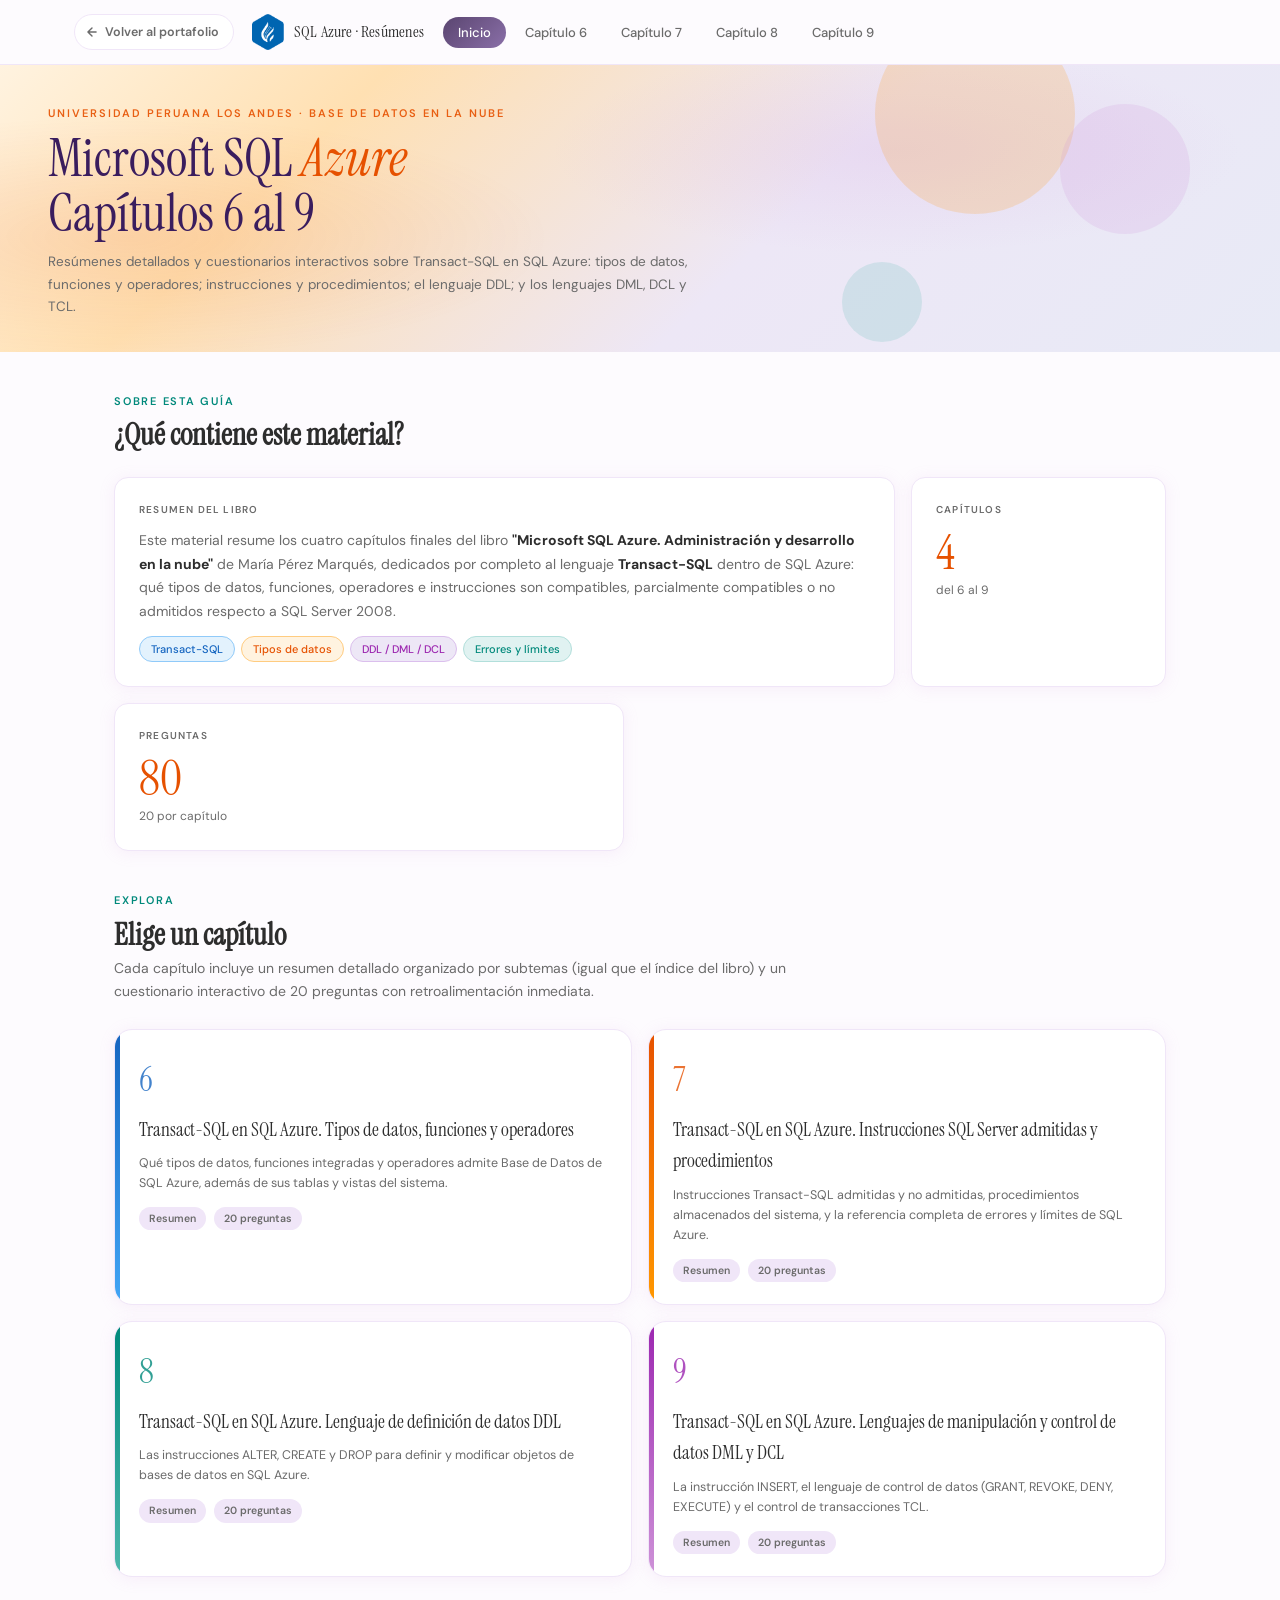
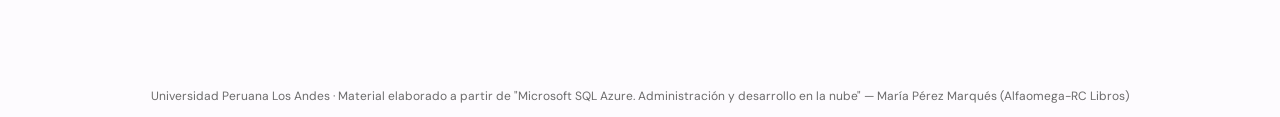
==== commit 73f88233: "Add files via upload" ====
--- a/ResuAzure.html
+++ b/ResuAzure.html
@@ -277,6 +277,9 @@
 .footer-note{text-align:center;font-size:12px;color:var(--text-s);padding:30px 0 10px}
 
 @media(max-width:768px){.overview-grid{grid-template-columns:1fr 1fr}.chap-grid{grid-template-columns:1fr}.nav-title{display:none}}
+.back-btn{display:flex;align-items:center;gap:6px;font-family:var(--font-b);font-size:12.5px;font-weight:600;color:var(--text-s);text-decoration:none;padding:7px 14px 7px 10px;border-radius:var(--rad-pill);border:1.5px solid var(--border);background:var(--white);transition:all .18s;white-space:nowrap;cursor:pointer}
+.back-btn:hover{border-color:var(--rosa);color:var(--rosa);background:var(--rosa-l)}
+@media(max-width:640px){.back-btn span.txt{display:none}}
 @media(max-width:560px){.overview-grid{grid-template-columns:1fr}.ov-card.span2{grid-column:span 1}.hero{padding:30px 24px 26px}.sub-nav{flex-direction:column}.topic-body{padding:18px 18px 24px}.topic-head{padding:18px 18px 14px}.q-card{padding:22px 20px}.q-text{font-size:19px}}
 </style>
 </head>
@@ -284,6 +287,10 @@
 
 <nav class="nav" id="mainNav">
   <div class="nav-inner">
+    <a class="back-btn" href="index.html" title="Volver al portafolio">
+      <svg width="14" height="14" viewBox="0 0 24 24" fill="none" stroke="currentColor" stroke-width="2.4" stroke-linecap="round" stroke-linejoin="round"><path d="M19 12H5M12 19l-7-7 7-7"/></svg>
+      <span class="txt">Volver al portafolio</span>
+    </a>
     <div class="nav-logo">
       <img src="img/LogoUpla.png" alt="UPLA" class="logo-img" onerror="this.style.display='none'"/>
       <span class="nav-title">SQL Azure · Resúmenes</span>
